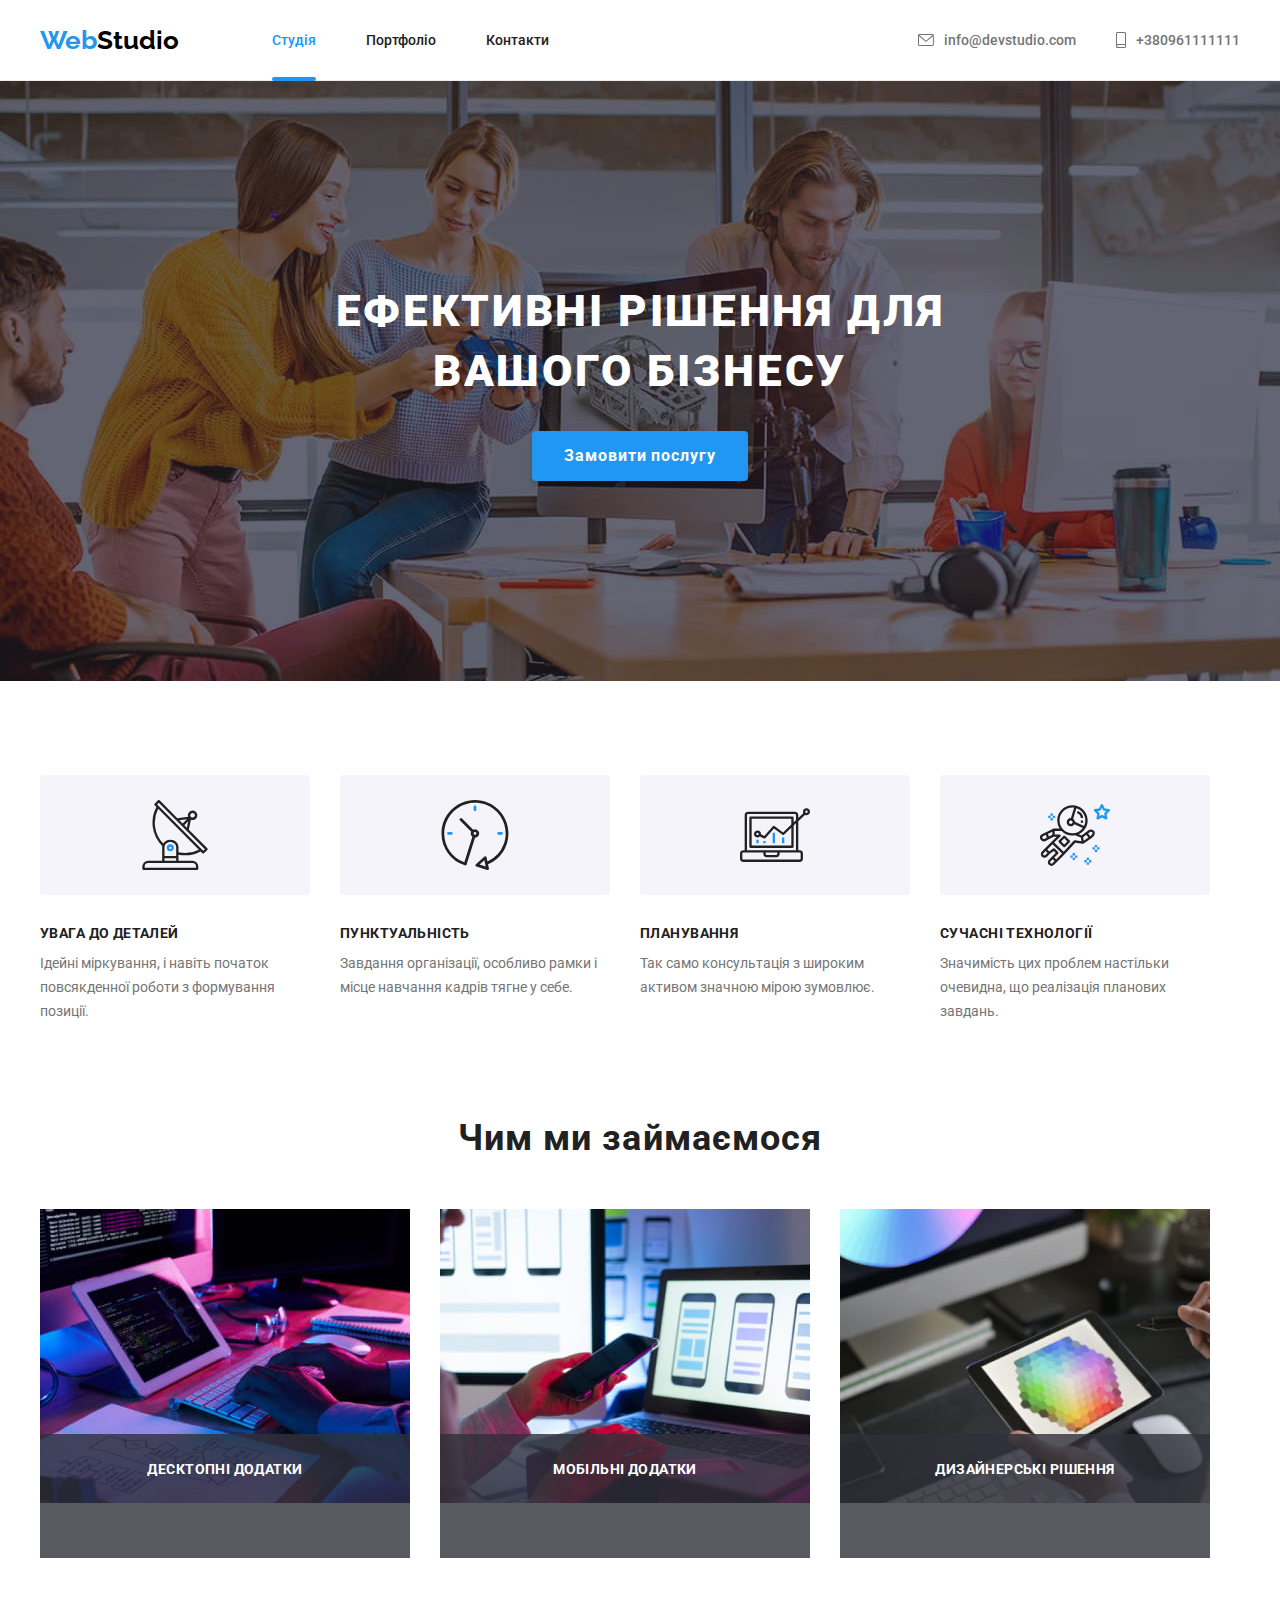
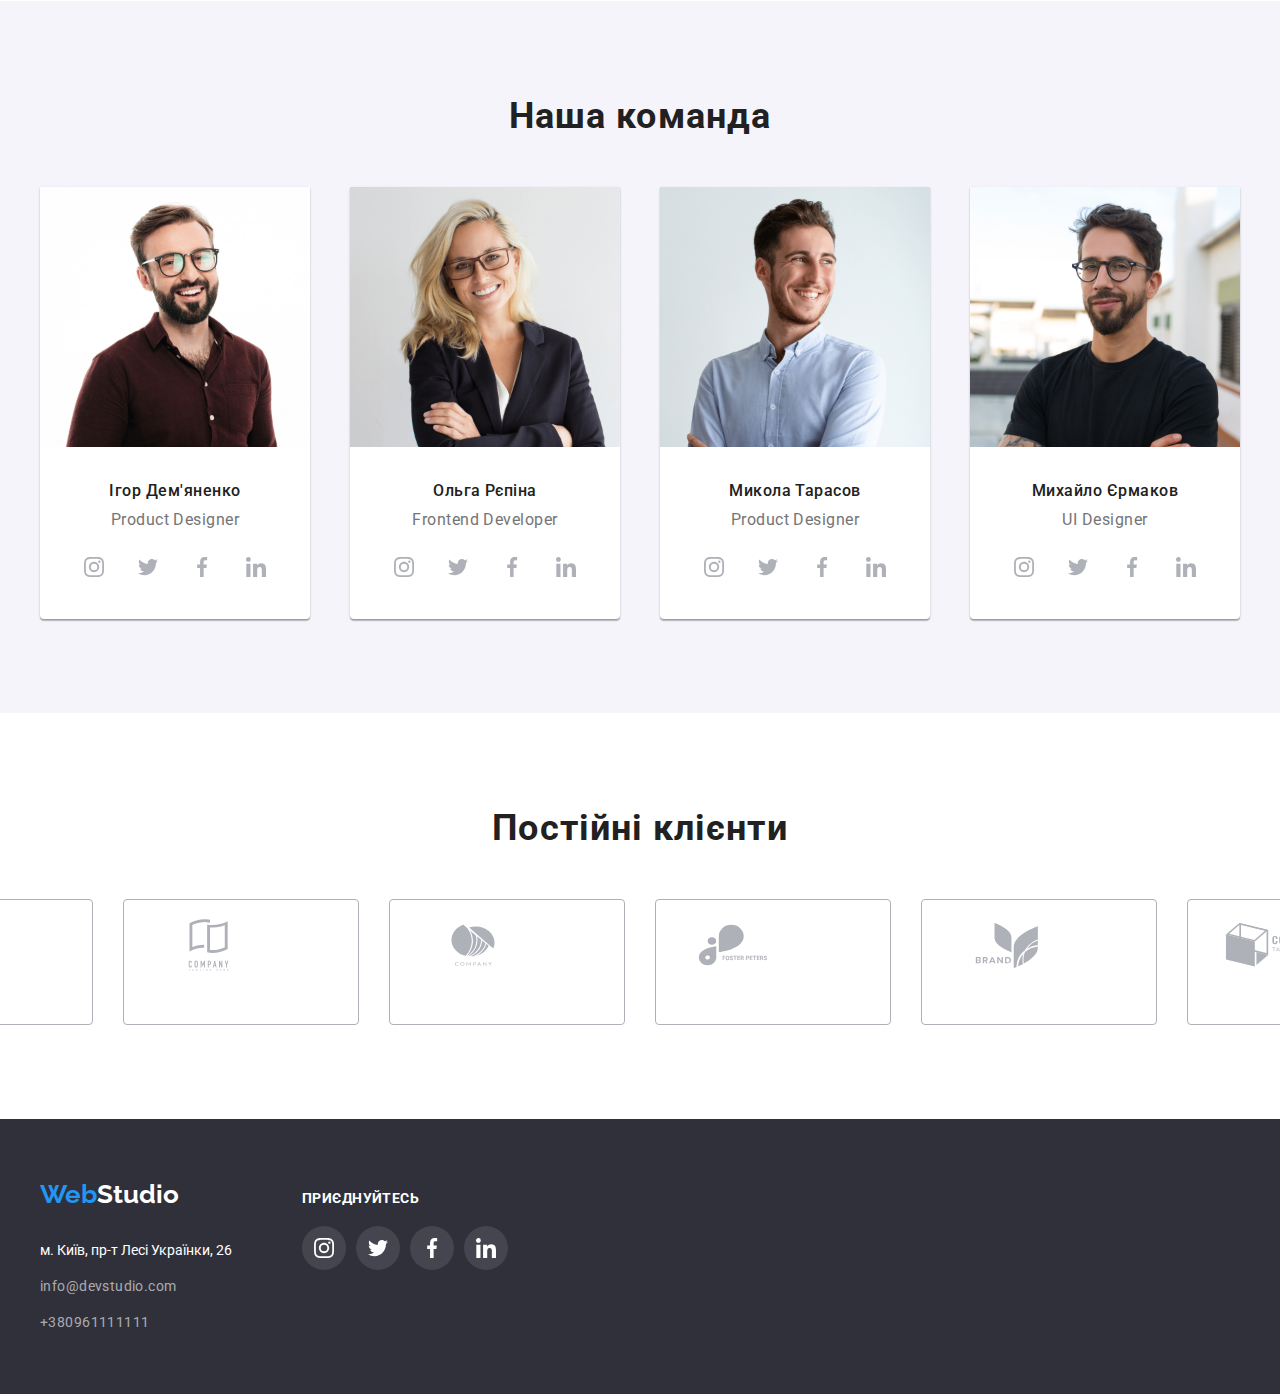
==== index.html @ ed599c43 "vhj" ====
<!DOCTYPE html>
<html lang="uk">
<head>
    
    <meta charset="UTF-8">
    <meta http-equiv="X-UA-Compatible" content="IE=edge">
    <meta name="viewport" content="width=device-width, initial-scale=1.0">
    <title>WebStudio</title>
    <link rel="stylesheet" href="https://cdnjs.cloudflare.com/ajax/libs/modern-normalize/1.1.0/modern-normalize.min.css"
        integrity="sha512-wpPYUAdjBVSE4KJnH1VR1HeZfpl1ub8YT/NKx4PuQ5NmX2tKuGu6U/JRp5y+Y8XG2tV+wKQpNHVUX03MfMFn9Q=="
        crossorigin="anonymous" referrerpolicy="no-referrer" />
    <link rel="stylesheet" href="./css/styles.css">
    <link rel="preconnect" href="https://fonts.googleapis.com">
    <link rel="preconnect" href="https://fonts.gstatic.com" crossorigin>
    <link href="https://fonts.googleapis.com/css2?family=Raleway:wght@700&family=Roboto:wght@400;500;700;900&display=swap"
        rel="stylesheet">
</head>
<body>
    <header class="header-main">
        <div class="container main-nav">
         <a class="header-logo-link" href="./index.html">
            <span class="header-logo-blue">Web</span><span class="header-logo-black">Studio</span>
        </a>
        <!--Fist navigation block-->
        <nav class="header-nav">
        <ul class="header-nav-list">
            <li class="header-navigation"><a class="header-nav-link current" href="#">Студія</a></li>
            <li class="header-navigation"><a class="header-nav-link" href="./portfolio.html">Портфоліо</a></li>
            <li class="header-navigation"><a class="header-nav-link" href="#">Контакти</a></li>   
        </ul>
        </nav>
        <ul class="contacts-list">
            <li class="contacts-item">
                <a 
                class="contacts-header-link" href="mailto:info@devstudio.com">info@devstudio.com 
                    <svg class="header-icon" width="16" height="12">
                        <use href="./images/icons.svg#icon-envelope">
                    </use>
                    </svg>
                </a>
            </li>
            <li class="contacts-item">
                <a  
                 class="contacts-header-link" href="tel:+380961111111"> +380961111111
                <svg  class="header-icon" width="10" height="16">
                    <use href="./images/icons.svg#icon-smartphone">
                    </use>
                </svg>
                 </a>
            </li>
         </ul>
        </div>
    </header>
    <main>
        <!--First hero title-->
        <section class="hero">
        <div class="container">
            <h1 class="hero-title">Ефективні рішення для <br> вашого бізнесу</h1>
            <button data-modal-open type="button" class="button"> Замовити послугу 
            </button>  
        </div>
        </section>
    
        <!--First section-->
        <section class="strength section">
            <div class="container">
            <ul class="strength-list">
            <!--Fist block-->
                <li class="strength-item">
                    <div class="strenght-icon">
                    <svg width="70"; height="70" >
                         <use href="./images/icons.svg#icon-antenna" > 
                         </use>
                    </svg>
                    </div>
                    <h3 class="strength-name"> УВАГА ДО ДЕТАЛЕЙ</h3>
                    <p class="strength-text">Ідейні міркування, і навіть початок повсякденної роботи з    формування позиції. </p>
                </li>
            <!--Second block-->
                <li class="strength-item">
                    <div class="strenght-icon">
                    <svg width="70"; height="70">
                        <use href="./images/icons.svg#icon-clock">
                        </use>
                    </svg>
                    </div>
                    <h3 class="strength-name">ПУНКТУАЛЬНІСТЬ</h3>
                    <p class="strength-text">Завдання організації, особливо рамки і місце навчання кадрів тягне у себе. </p>
                </li>
            <!--Third block-->
                <li class="strength-item">
                    <div class="strenght-icon">
                    <svg width="70"; height="70">
                        <use href="./images/icons.svg#icon-diagram">
                        </use>
                    </svg>
                    </div>
                    <h3 class="strength-name">ПЛАНУВАННЯ</h3>
                    <p class="strength-text">Так само консультація з широким активом значною мірою зумовлює. </p>
                </li>         
            <!--Fourth block-->
                <li class="strength-item">
                    <div class="strenght-icon">
                    <svg width="70"; height="70">
                        <use href="./images/icons.svg#icon-astronaut">
                        </use>
                    </svg>
                    </div>
                   <h3 class="strength-name">СУЧАСНІ ТЕХНОЛОГІЇ</h3>
                   <p class="strength-text">Значимість цих проблем настільки очевидна, що реалізація планових завдань. </p>
                </li>
            </ul>
            </div>
        </section>
        <!--Second section-->
        <section class="work section">
            <div class="container"> 
            <h2 class="work-title">Чим ми займаємося</h2>
            <ul class= "work-images">
                <li class="first-images">
                    <img src="./images/комп’ютер.jpg" alt="комп’ютер" width="370"/>
                    <h3 class="work-text"> Десктопні додатки </h3>
                </li>

                <li class="second-images">
                    <img src="./images/мобільні-шаблони.jpg" alt="мобільні шаблони" width="370"/>
                    <h3 class="work-text">Мобільні додатки</h3>           
                </li>
                <li class="third-images">
                    <img src="./images/планшет.jpg" alt="планшет" width="370"/>
                    <h3 class="work-text">Дизайнерські рішення</h3>
                </li>
            </ul>
            </div>
        </section>
        <!--Our team section-->
        <Section class="team section">
            <div class="container">
            <h2 class="team-title">Наша команда</h2>
            <ul class="team-list">
                <li class="team-member"> 
                    <img class="team-images" src="./images/ігор-дем'яненко.jpg" alt="ігор-Дем'яненко" width="270"/>
                    <div class="member-text">
                    <h3 class="team-name">Ігор Дем'яненко</h3>
                    <p class="team-text">Product Designer</p>
                    <ul class="team-icons-list">
                        <li class="social-icon">
                            <a href="" class="social-link">
                                <svg width="20" ; height="20">
                                    <use href="./images/icons.svg#icon-instagram">
                                    </use>
                                </svg>
                            </a>
                        </li>
                        <li class="social-icon">
                            <a href="" class="social-link">
                                <svg width="20" ; height="20">
                                    <use href="./images/icons.svg#icon-twitter">
                                    </use>
                                </svg>
                            </a>
                        </li>
                        <li class="social-icon">
                            <a href="" class="social-link">
                                <svg width="20" ; height="20">
                                    <use href="./images/icons.svg#icon-facebook">
                                    </use>
                                </svg>
                            </a>
                        </li>
                        <li class="social-icon">
                            <a href="" class="social-link">
                                <svg width="20" ; height="20">
                                    <use href="./images/icons.svg#icon-linkedin">
                                    </use>
                                </svg>
                            </a>
                        </li>
                    </ul>
                    </div>
                </li>
                <li class="team-member">
                    <img class="team-images" src="./images/ольга-рєпіна.jpg" alt="Ольга-Рєпіна" width="270"/>
                    <div class="member-text">
                    <h3 class="team-name">Ольга Рєпіна</h3>
                    <p class="team-text">Frontend Developer</p>
                    <ul class="team-icons-list">
                        <li class="social-icon">
                            <a href="" class="social-link">
                                <svg width="20" ; height="20">
                                    <use href="./images/icons.svg#icon-instagram">
                                    </use>
                                </svg>
                            </a>
                        </li>
                        <li class="social-icon">
                            <a href="" class="social-link">
                                <svg width="20" ; height="20">
                                    <use href="./images/icons.svg#icon-twitter">
                                    </use>
                                </svg>
                            </a>
                        </li>
                        <li class="social-icon" class="social-link">
                            <a href="" class="social-link">
                                <svg width="20" ; height="20">
                                    <use href="./images/icons.svg#icon-facebook">
                                    </use>
                                </svg>
                            </a>
                        </li>
                        <li class="social-icon">
                            <a href="" class="social-link">
                                <svg width="20" ; height="20">
                                    <use href="./images/icons.svg#icon-linkedin">
                                    </use>
                                </svg>
                            </a>
                        </li>
                    </ul>
                 </div>
                </li>
                <li class="team-member">
                    <div>
                    <img class="team-images"  src="./images/микола-тарасов.jpg" alt="Микола-Тарасов" width="270"/>
                    <div class="member-text">
                    <h3 class="team-name">Микола Тарасов</h3>
                    <p class="team-text">Product Designer</p>
                    <ul class="team-icons-list">
                        <li class="social-icon">
                            <a href="" class="social-link">
                                <svg width="20" ; height="20">
                                    <use href="./images/icons.svg#icon-instagram">
                                    </use>
                                </svg>
                            </a>
                        </li>
                        <li class="social-icon">
                            <a href="" class="social-link">
                                <svg width="20" ; height="20">
                                    <use href="./images/icons.svg#icon-twitter">

                                    </use>
                                </svg>
                            </a>
                        </li>
                        <li class="social-icon">
                            <a href="" class="social-link">
                                <svg width="20" ; height="20">
                                    <use href="./images/icons.svg#icon-facebook">
                                    </use>
                                </svg>
                            </a>
                        </li>
                        <li class="social-icon">
                            <a href="" class="social-link">
                                <svg width="20" ; height="20">
                                    <use href="./images/icons.svg#icon-linkedin">
                                    </use>
                                </svg>
                            </a>
                        </li>
                    </ul>
                    </div>
                </li>
                <li class="team-member">
                    <img  class="team-images" src="./images/mykhailo-ermakov.jpg" alt="Михайло-Єрмаков" width="270"/>
                    <div class="member-text">
                    <h3 class="team-name">Михайло Єрмаков</h3>
                    <p class="team-text">UI Designer</p>
                    
                    <ul class="team-icons-list">
                        <li class="social-icon">
                            <a href="" class="social-link">
                                <svg width="20" ; height="20">
                                    <use href="./images/icons.svg#icon-instagram">
                                    </use>
                                </svg>
                            </a>
                        </li>
                        <li class="social-icon">
                            <a href="" class="social-link">
                                <svg width="20" ; height="20">
                                    <use href="./images/icons.svg#icon-twitter">
                                    </use>
                                </svg>
                            </a>
                        </li>
                        <li class="social-icon">
                            <a href="" class="social-link">
                                <svg width="20" ; height="20">
                                    <use href="./images/icons.svg#icon-facebook">
                                    </use>
                                </svg>
                            </a>
                        </li>
                        <li class="social-icon">
                            <a href="" class="social-link">
                                <svg width="20" ; height="20">
                                    <use href="./images/icons.svg#icon-linkedin">
                                    </use>
                                </svg>
                            </a>
                        </li>
                    </ul>
                    </div>
                </li>
            </ul>
            </div>
        </Section>

        <section class="our-customer">
         <div class="container section">
         <h2 class="customer-title">Постійні клієнти</h2>
         <ul class="customer-list">
         <li class="customer-items"> 
            <a href="#" class="customer-link" > 
                  <svg class="customer-icon"
                  width="106" height="60">
                    <use href="./images/icons.svg#icon-Logo1">
                    </use>
                  </svg>
             </a>
            </li>
         <li class="customer-items"> 
            <a href="#" class="customer-link" >
                    <svg class="customer-icon" width="106" height="60" >
                        <use href="./images/icons.svg#icon-Logo2">
                        </use>
                    </svg>
            </a>
            </li>
        <li class="customer-items">
             <a href="#" class="customer-link">
                <svg class="customer-icon"  width="106" height="60">
                    <use href="./images/icons.svg#icon-Logo3">
                    </use>
                </svg>
            </a>
        </li>
        <li class="customer-items">
            <a href="#" class="customer-link">
                    <svg class="customer-icon" width="106" height="60">
                        <use href="./images/icons.svg#icon-Logo4">
                        </use>
                    </svg>
            </a>
        </li>
        <li class="customer-items"> 
            <a href="#" class="customer-link">
                    <svg class="customer-icon" width="106" height="60">
                        <use href="./images/icons.svg#icon-Logo5">
                        </use>
                    </svg>
                </a>
            </li>
        <li class="customer-items"> 
            <a href="#" class="customer-link">
                <svg class="customer-icon" width="106" height="60">
                    <use href="./images/icons.svg#icon-Logo6">
                    </use>
                </svg>
            </a>
        </li>
         </ul>
         </div>
        </section>
     </div>
    </main>
    <footer class="footer">
        <div class="container join-us-main">
        <div class="footer-address">
        <a class="header-footer-link" href="#">
            <span class="footer-logo-blue">Web</span><span class="footer-logo-white">Studio</span></a>
        <address>
            <ul class="footer-contacts">
                <li class="footer-link-address"><a class="footer-link-address" href="https://goo.gl/maps/a7DPcuxKDiNjd1c69" target="_blank"
                rel="noopener noreferrer nofollow">м. Київ, пр-т Лесі Українки, 26</a></li>
                <li class="footer-link"><a class="footer-link" href="mailto:info@devstudio.com">info@devstudio.com</a></li>
                <li class="footer-link"><a class="footer-link" href="tel:+380961111111">+380961111111</a></li>
            </ul>
        </address>
        </div>
        <div class="footer-social-links">
            <p class="social-text-title"> приєднуйтесь </p>

         <ul class="team-icons-list">
         <li class="social-icon">
              <a href="" class="social-link-footer">
                <svg width="20" ; height="20">
                <use href="./images/icons.svg#icon-instagram">
                </use>
                </svg>
               </a>
         </li>
          <li class="social-icon">
               <a href="" class="social-link-footer">
                <svg width="20" ; height="20">
                <use href="./images/icons.svg#icon-twitter">
                </use>
                </svg>
                </a>
          </li>
          <li class="social-icon">
                <a href="" class="social-link-footer">
                <svg width="20" ; height="20">
                <use href="./images/icons.svg#icon-facebook">
                </use>
                </svg>
                 </a>
          </li>
          <li class="social-icon">
                <a href="" class="social-link-footer">
                <svg width="20" ; height="20">
                <use href="./images/icons.svg#icon-linkedin">
                </use>
                </svg>
                </a>
            </li>
         </ul>
        </div>
        </div>
    </footer>
  <div class="backdrop is-hidden" data-modal>
     <div class="modal">
        <button data-modal-close class="modal-close-button">
              <svg  class="model-icon-image" width="18" ; height="18" xmlns="http://www.w3.org/2000/svg" width="18" height="18" fill="none">
              <path fill="#000"
              d="M15 4.108 13.892 3 9.5 7.392 5.108 3 4 4.108 8.392 8.5 4 12.892 5.108 14 9.5 9.608 13.892 14 15 12.892 10.608 8.5 15 4.108Z" />
              </svg>
        </button>

     <div class="modal-content">
        <h4 class="form-title">Залиште свої дані, ми вам передзвонимо</h4>
       <form action="">

       <form class="modal-form">

      <div class="main-form">
        <div class="form-colum">
        <label for="user-name" class="form-label"> Ім'я </label>
        <input  class="input" id="user-name" type="name" name="name" />
        </div>

        <div class="form-colum">
        <label for="user-phone" class="form-label"> Телефон </label>
        <input class="input" id="user-phone" type="user-phone" name="user-phone" />
        </div>

        <div class="form-colum">
        <label for="user-email" class="form-label"> Пошта </label>
        <input class="input" id="user-email" type="email" name="email" />
        </div>

        <div class="form-colum">
        <label for="text" class="form-label"> Коментар </label>
        <textarea name="feedback" id="text" cols="30" rows="8" input class="input-coment" id="text" type="text" name="feedback" placeholder="Введіть текст"/> 
        </textarea>
        </div>

      </div>

        <div class="checkbox-line">
        <input class="input-checkbox" type="checkbox"  name="agree" value="reading" />
        <label class="form-line" class="form-label"> <span class="text-before-agreement"> Погоджуюся з розсилкою та приймаю</span> <a  class="agreement-link" href="">
             Умови договору </a></label>
        </div>

        <div class="submit-button">
        <button type="submit" class="form-submit-button">Відправити</button>
        </div>
    </form>

</form>

</div>



     </div>
  </div>
<script src="./js/modal.js"></script>
</body>
</html>
---- css/styles.css ----
:root {
    --primary-text-color :#757575;
    --primary-title-color :#212121;
    --accent-color :#2F303A;
    --logo-text-blue :#2196F3;
    --logo-text-black :#000000;
    --link-active-color: #2196F3;
    --hero-title-color: #FFFFFF;
    --hero-background-color: #2F303A;
    --body-backgroud-color: #FFFFFF;
    --team-background-color:#F5F4FA;
    --footer-background-color: #2F303A;
    --icons-grey-regular: #AFB1B8; 
}

h1,
h2,
h3,
h4,
h5, 
h6,
p {
    margin: 0;
    padding: 0;
    
}
.img {
    display: block;
    max-width: 100%;
    height: auto;
}
.team-name, .strength-name {
    margin-bottom: 10px;
    margin-top: 0;
    margin-right: 0;
    margin-left: 0;
}
.html {
    box-sizing: border-box;
}
*,
*::before
*::after{
    box-sizing:inherit;
}

ul {
    margin: 0;
    padding: 0;
}

.section {
    padding-top: 94px;
    padding-bottom: 94px;
}

.container {
    width: 1200px;
    margin-left: auto;
    margin-right: auto;
    margin-top: 0%;
    margin-bottom: 0%;
    padding-left: 15px;
    padding-right: 15px;

}

body {
    margin: 0%;
    font-family: "Roboto", sans-serif;
    color: var(--accent-color);
    background-color: var(--body-backgroud-color);  
}
ul {
    list-style: none;
}
a {
    text-decoration: none;
}

/*logo styles*/

.header-nav {
}
.header-nav-list {
    display: flex;
    margin-left: 93px;
}
.header-logo-link {
    font-family: Raleway;
    font-weight: 700;
    font-size: 26px;
    line-height: calc(31 / 26);
}
.header-logo-blue {
    color: var(--logo-text-blue) }
.header-logo-black {
    color: var(--logo-text-black );
 }
/* main nav */
.main-nav {
    display: flex;
    align-items: center;
   
}
.header-main {
    border-bottom: 1px solid #ECECEC;
}

/* header styles  */
.header-page {
    display: flex;
}

.header-nav-link {
    position: relative;
    display: block;
    color: var(--primary-title-color);
    font-weight: 500;
    font-size: 14px;
    line-height: calc(16 / 14);
    padding-top: 32px;
    padding-bottom: 32px;
    transition-property: color;
    transition-duration: 250ms;
    transition-timing-function: cubic-bezier(0.4, 0, 0.2, 1);
}

.header-nav-link.current::after{
    position: absolute;
    top: 77px;
    left: 0;
    bottom: 0;
    content: "";
    display: block;
    width: 100%;
    height: 4px;
    background-color: #2196F3;
    border-radius: 2px;

}
 .header-navigation:last-child {
    margin-right: 0;
}
.header-navigation:not(:last-child) {
    margin-right: 50px;
}
 .header-nav-link:hover,
 .header-nav-link:focus,
 .header-nav-link:active {
     color: var(--link-active-color);
 }

 .contacts-header-link {
     display: flex;
     color: var(--primary-text-color);
     font-weight: 500;
     font-size: 14px;
     line-height: calc(16 / 14);
     padding-top: 32px;
     padding-bottom: 32px;
     flex-direction: row-reverse;
     align-items: center;
     fill: var(--primary-text-color);
     transition-property: color, fill;
     transition-duration: 250ms;
     transition-timing-function: cubic-bezier(0.4, 0, 0.2, 1);


 }
.contacts-list {
    display: flex;
    margin-left: auto;
}
.contacts-item:last-child {
    margin-right: 0;
}
.contacts-item:not(:last-child) {
    margin-right: 40px;
}

.header-icon {
    margin-right: 10px;
   
}





.contacts-items {
    font-style: normal;
    font-weight: 500;
    font-size: 14px;
    line-height: calc(16 / 14);
    letter-spacing: 0.02em;
}

.header-nav .header-nav-link.current {
    color: var(--link-active-color);
}

.contacts-header-link:hover,
.contacts-header-link:focus {
    color: var(--link-active-color);
    fill: var(--link-active-color);
}





/* Main, hero section- styles */
/* SECTION***HERO*** */

.hero {
    background-color: var(--hero-background-color);
    margin-bottom: 0;
    text-align: center;
    padding-top: 200px;
    padding-bottom: 200px;
    max-width: 1600px;
    background-size: cover;
    background-repeat: no-repeat;
    background-position-x: center;
    background-image: linear-gradient(     
         rgba(47, 48, 58, 0.4),     
         rgba(47, 48, 58, 0.4)         ), 
         url(../images/hero-bg.jpg);
    background-position: center;
}

.hero-title {
    color: var(--hero-title-color);
    font-weight: 900;
    font-size: 44px;
    line-height: calc( 60 / 44);
    text-align: center;
    letter-spacing: 0.06em;
    text-transform: uppercase;
    margin-top: 200;
    margin-bottom: 30px;
}

.button {
    display: inline-block;
    border-radius: 4px;
    font-family: "Roboto" ,sans-serif;
    color: var(--hero-title-color);
    background-color: var(--link-active-color);
    font-weight: 700;
    font-size: 16px;
    line-height: calc(30 / 16);
    cursor: pointer;
    letter-spacing: 0.06em;
    box-shadow: 0px 4px 4px rgba(0, 0, 0, 0.15);
    border: 0px solid transparent;
    min-width: 152px;
    text-align: center;
    padding-top: 10px;
    padding-bottom: 10px;
    padding-left: 24px;
    padding-right: 24px;
    width: 216px;
    height: 50px;
    
}


.button:hover {
    background: #188CE8;
    box-shadow: 0px 4px 4px rgba(0, 0, 0, 0.15);
    -webkit-border-radius: 4px;
    -moz-border-radius: 4px;
    -ms-border-radius: 4px;
    -o-border-radius: 4px;
}

/*strenght section styles*/

.strenght {
    padding-bottom: 0%;
}
.strenght .strenght-name {
    font-size: 14px;
    line-height: calc(16 / 14);
    letter-spacing: 0.03em;
    text-transform: uppercase;
}
.strength-text {
    width: 270px;
    font-size: 14px;
    line-height: calc(24 / 14);
}

/*h3 and text styles */
.strength-name, .team-name, .work-title, .team-title, .customer-title {
  color: var(--primary-title-color);
  
}

.strength-list {
    display: flex;
}

.strength-item:not(:last-child) {
   margin-right: 30px;
}
.strength-item:last-child {
    margin-right: 0;
}

 .strength-name {
  font-size: 14px;
  line-height: 16px; 
  letter-spacing: 0.03em;
}

.strength-text, .team-text {
    color: var(--primary-text-color);
}

.strenght-icon {
    display: flex;
    align-items: center;
    justify-content: center;
    width: 270px;
    height: 120px;
    background: #F5F4FA;
    border-radius: 4px;
    margin-bottom: 30px;
}

/* Work section */
 .work {
    padding-top: 0%;
}

.work-images {
    display: flex;
    margin-top: 0;
    margin-right: 0;
    margin-bottom: 0;
    margin-left: 0;
}
.first-images {
    position: relative;
    margin-right: 30px;
}
.second-images {
    position: relative;
    margin-right: 30px;
}
.third-images {
    position: relative;
    margin-right: 0;
}
.work-title, .team-title, .customer-title 
{
    font-size: 36px;
    line-height: calc(42 / 36);
    text-align: center;
    letter-spacing: 0.03em;
}
.work-title {
    margin-bottom: 50px;
}

.work-title {
    font-size: 36px;
    line-height: 42px;
}

.work-text {
    position: absolute;
    top: 225px;
    width: 370px;
    height: 70px;
    display: block;
    font-family: 'Roboto';
    font-weight: 700;
    font-size: 14px;
    text-align: center;
    line-height: calc(16 / 14);
    letter-spacing: 0.03em;
    text-transform: uppercase;
    color: #FFFFFF;
    background: rgba(47, 48, 58, 0.8);
    padding-top: 27px;
    padding-bottom: 27px;
    
}
/*team section styles*/

.team-list {
    display: flex;
    flex-direction: row;
    justify-content: space-between;
}

.team-member {
    background-color: var(--body-backgroud-color);
    margin-right: 30px;
    box-shadow: 0px 1px 3px rgba(0, 0, 0, 0.12),
            0px 1px 1px rgba(0, 0, 0, 0.14),
            0px 2px 1px rgba(0, 0, 0, 0.2);
    border-radius: 0px 0px 4px 4px;
}


.team-member:last-child {
    margin-right: 0;
}

.team {
    background-color: var(--team-background-color);
   
}
.team-title {
    margin-bottom: 50px;
}
.team-images {
    width: 270px;
    height: 260px;
}
.team-name {
    font-weight: 500;
    font-size: 16px;
    line-height: calc(19 / 16);
    text-align: center;
    letter-spacing: 0.03em;

}

.team-text {
    font-size: 16px;
    line-height: calc(19 / 16);
    text-align: center;
    letter-spacing: 0.03em;
    margin-bottom: 16px;
}
.member-text {
    padding-top: 30px;
    padding-bottom: 30px;
}

.team-icons-list {
    display: flex;
    justify-content: center;
    gap: 10px;
    padding-bottom: 30px;
}
.team-block {
    padding-top: 30px;
    padding-bottom: 30px;
}



/*Customer section*/

.customer-title {
    margin-bottom: 50px;
}
.customer-list {
    display: flex;
    justify-content: center;
    gap: 30px;
}
.customer-items {
 
}

.customer-link {
     border: 1px solid #AFB1B8;
     border-radius: 4px;
     width: 170px;
     height: 92px;
     padding: 16px 32px 16px 32px;
     cursor: pointer;
     fill: #AFB1B8;
     border-color: #AFB1B8;
     transition-property: fill, border-color;
     transition-duration: 250ms;
     transition-timing-function: cubic-bezier(0.4, 0, 0.2, 1);
}
.customer-link:hover,
.customer-link:focus {
    fill: var(--link-active-color);
    border-color: var(--link-active-color);
}

.customer-link {
    display: flex;
}
.social-icon {
    
    border-radius: 100%;
    fill: var(--icons-grey-regular)
}
.social-link {
    display: flex;
    justify-content: center;
    align-items: center;
    width: 44px;
    height: 44px;
    fill: var(--icons-grey-regular);
    border-radius: 100%;
    background: rgba(255, 255, 255, 0.1);
    -webkit-border-radius: 100%;
    -moz-border-radius: 100%;
    -ms-border-radius: 100%;
    -o-border-radius: 100%;
    transition-property: background, fill;
    transition-duration: 250ms;
    transition-timing-function: cubic-bezier(0.4, 0, 0.2, 1);
}
.social-link:hover, 
.social-link:focus {
    fill: white;
    background-color: #2196F3;
    
}




/* footer container */
.footer {
    padding-top: 60px;
    padding-bottom: 60px;
}

/* footer section styles  */
.footer {
    background-color: var(--footer-background-color);
    
}
.footer-logo-blue {
    color: var(--logo-text-blue)
}
.footer-logo-white {
    color: #FFFFFF;
}
.footer-logo-blue, .footer-logo-white{
    font-family: Raleway;
    font-weight: 700;
    font-size: 26px;
    line-height: calc(31 / 26);
}

.footer-link-address {
    color: #FFFFFF;
    font-style: normal;
    font-weight: 400;
    font-size: 14px;
    line-height:calc(24 / 14);
    transition-property: color;
    transition-duration: 250ms;
    transition-timing-function: cubic-bezier(0.4, 0, 0.2, 1);
    }
.footer-link {
    font-style: normal;
    color: rgba(255, 255, 255, 0.6);
    font-weight: 400;
    font-size: 14px;
    line-height: calc(24 / 14);
    letter-spacing: 0.03em;
    transition-property: color;
    transition-duration: 250ms;
    transition-timing-function:cubic-bezier(0.4, 0, 0.2, 1) ;
}
.footer-link:hover,
.footer-link:focus {
    color: #2196F3;
}

.footer-link-address:hover,
.footer-link-address:focus {
    color: #2196F3;
}
.footer-link-address {
    margin-bottom: 12px;
}


.footer-link:not(:last-child){
   margin-bottom: 12px;
}
.footer-link:last-child {
    margin-bottom: 0;
}
.footer-contacts {
    margin-top: 28px;
}

.social-text-title {
    color: #EEEEEE;
}
.footer-address {
    margin-right: 70px;
}
.social-text-title{
    font-weight: 700;
    font-size: 14px;
    line-height: 16px;
    letter-spacing: 0.03em;
    text-transform: uppercase;
    color: var(--hero-title-color);
    margin-bottom: 20px;
}
.footer-social-links {
    display: flex;
    flex-direction: column;
}

.join-us-main {
    display: flex;
    align-items: baseline;
}
.team-icons-list {
    padding-bottom: 0;
}

.social-link-footer {
    display: flex;
    justify-content: center;
    align-items: center;
    width: 44px;
    height: 44px;
    fill: var(--body-backgroud-color);
    border-radius: 100%;
    background: rgba(255, 255, 255, 0.1);
    -webkit-border-radius: 100%;
    -moz-border-radius: 100%;
    -ms-border-radius: 100%;
    -o-border-radius: 100%;
    transition-property: background, fill;
    transition-duration: 250ms;
    transition-timing-function: cubic-bezier(0.4, 0, 0.2, 1);
}
 .social-link-footer:hover,
 .social-link-footer:focus {
    fill: white;
    background-color: #2196F3;
}


/* MODAL WINDOW */

.backdrop.is-hidden {
    visibility: hidden;
    opacity: 0;
    pointer-events: none;
    transition: visibility, opacity, background-color;
    transition-duration: 450ms;
    transition-timing-function: cubic-bezier(0.4, 0, 0.2, 1);
}

.backdrop {
    transition: visibility, opacity, background-color;
    transition-duration: 450ms;
    transition-timing-function:cubic-bezier(0.4, 0, 0.2, 1);
    width: 100%;
    height: 100%;
    top: 0;
    background-color: rgba(0, 0, 0, 0.2);
    position: fixed;
}


.modal {
    position: relative;
    top: 50%;
    left: 50%;
    transform: translate(-50%, -50%);
    width: 528px;
    height: 581px;
    background-color: var(--body-backgroud-color);
    box-shadow: 0px 1px 3px rgba(0, 0, 0, 0.12), 0px 1px 1px rgba(0, 0, 0, 0.14), 0px 2px 1px rgba(0, 0, 0, 0.2);
    border-radius: 4px;
    -webkit-transform: translate(-50%, -50%);
    -moz-transform: translate(-50%, -50%);
    -ms-transform: translate(-50%, -50%);
    -o-transform: translate(-50%, -50%);
    transition-property: background-color, transform, position;
    transition-duration: 1250ms;
    transition-timing-function: cubic-bezier(0.4, 0, 0.2, 1);

}
.modal::after{
background: rgba(0, 0, 0, 0.2);
}

.modal-close-button {
   position: absolute;
   box-sizing: border-box;
   width: 30px;
   height: 30px;
   background: #FFFFFF;
   border: 1px solid rgba(0, 0, 0, 0.1);
   border-radius: 100%;
   padding: 0%;
   margin-top: 8px;
   margin-right: 8px;
   margin-bottom: 8px;
   margin-left: 490px;
   align-items: center;
   -webkit-border-radius: 100%;
   -moz-border-radius: 100%;
   -ms-border-radius: 100%;
   -o-border-radius: 100%;
}

/**   Modal window form styles  **/

.form-title {
    font-weight: 700;
    font-size: 20px;
    line-height: calc(23 / 20);
    text-align: center;
    letter-spacing: 0.03em;
    color: #212121;
    padding-top: 40px;
    padding-bottom: 12px;
    padding-left: 41px;
    padding-right: 39px;
    
}



.form-colum {
    display: flex;
    flex-direction: column;
    margin-bottom: 10px;
}

.form-line{

}
.form {
 margin-right: 0;
 margin-left: 0;
}

.main-form {

    padding-top: 12px;
    padding-bottom: 20px;
    padding-left: 41px;
    padding-right: 39px;
    margin-right: 0;
    margin-left: 0;
    box-sizing: none;
}

.textarea {
    resize: none;
}

.checkbox-line {
padding-top: 0;
padding-left: 54px;
padding-right: 51px;
padding-bottom: 0;
text-align: center;

}
.form-submit-button {

    text-align: center;
    font-family: 'Roboto';
    font-style: normal;
    font-weight: 700;
    font-size: 16px;
    line-height: 30px;

    display: flex;
    align-items: center;
    letter-spacing: 0.06em;

    color: #FFFFFF;

    width: 200px;
    height: 50px;
    left: 700px;
    top: 713px;
    
    background: #188CE8;
    box-shadow: 0px 4px 4px rgba(0, 0, 0, 0.15);
    border-radius: 4px;
    border: 0;
            
    padding-top: 10px;
    padding-bottom: 10px;
    padding-left: 52px;
    padding-right: 52px;
    margin-top: 30px;
    margin-bottom: 40px;
    margin-left: 165px;
    margin-right: 163px ;

}

.submit-button {

}



.agreement-link {
    color: #188CE8;
    letter-spacing: 0.03em;
    text-decoration-line: underline;
}
.agreement-link .text-before-agreement{
    font-size: 14px;
    line-height: 24px;
}

.text-before-agreement {
    color: #757575;
}
.input-checkbox{
    color: #212121;
}

.input-checkbox:hover, 
.input-checkbox:focus {
    background: #2196F3;
    
}

.input {
    border: 1px solid rgba(33, 33, 33, 0.2);
    border-radius: 4px;
    width: 448px;
    height: 40px;
}
.input-coment {
    width: 448px;
    height: 120px;
    
    border: 1px solid rgba(33, 33, 33, 0.2);
    border-radius: 4px;
}
/**** Porfolio Styles ****/
.header-nav-link .header-nav-link.current
{
    color: var(--link-active-color);
}

/* Main styles */

.portfolio-main {
    width: width: 1177.95px;

}

.portfolio {
    display: block;
    display: flex;
    justify-content:center;
    margin-bottom: 50px;
}
.portfolio-item:not(:last-child){
    margin-right: 8px;
}
.portfolio-item:last-child {
    margin-right: 0;
}

.portfolio-button {
    display: inline-block;
    font-family: "Roboto", sans-serif;
    color: #212121;
    background-color:#F5F4FA ;
    cursor: pointer;
    font-weight: 500;
    font-size: 16px;
    line-height: calc(26 / 16);
    letter-spacing: 0.03em;
    border-radius: 4px;
    border: 0px solid transparent;
    min-width: 23px;
    padding-top: 6px;
    padding-bottom: 6px;
    padding-right: 22px;
    padding-left: 22px;
    margin: 0;
    transition-property:color, background-color;
    transition-duration: 250ms;
    transition-timing-function: cubic-bezier(0.4, 0, 0.2, 1);
}



.portfolio-button:hover,
.portfolio-button:focus,
.portfolio-button:active {
    color: #FFFFFF;
    background-color: var(--link-active-color);
    filter: drop-shadow(0px 4px 4px rgba(0, 0, 0, 0.25));
    -webkit-filter: drop-shadow(0px 4px 4px rgba(0, 0, 0, 0.25));
}

/* Projects styles */

.list-text {
    padding-top: 20px;
    padding-bottom: 20px;
    padding-right: 24px;
    padding-left: 24px;
}
.project-images {
    width: 370px;
    height: 294px;
}
.project-title {
    color: var(--primary-title-color);
    font-size: 18px;
    line-height: calc(36 / 18);
    letter-spacing: 0.06em;
    margin-bottom: 4px;

}
.project-text {
    color: var(--primary-text-color);
    font-size: 16px;
    line-height: calc(30 / 16);
    letter-spacing: 0.03em;
   
}
.projects {
    display: flex;
    flex-wrap: wrap;
    gap: 26px;

}
.project {
    width: 370px;
    border: 1px solid #EEEEEE;
}
.project-list {
    position: relative;
    box-shadow: none;
    transition-property: box-shadow;
    transition-duration: 250ms;
    transition-timing-function: cubic-bezier(0.4, 0, 0.2, 1);
    border: 1px solid #EEEEEE;
}

 .project-list:hover,
 .project-list:focus
 .project-list:active {
    box-shadow: 0px 1px 1px rgba(0, 0, 0, 0.12), 0px 4px 4px rgba(0, 0, 0, 0.06), 1px 4px 6px rgba(0, 0, 0, 0.16);

    }

.project:nth-child(3n) {
margin-right: 0;
}

.thumb-cardset {
    position: relative;
    overflow: hidden;
}
.gallery-link:hover,
.gallery-link:focus {


}

.thumb-cardset {
    position: relative;
    overflow: hidden;
}

.overlay {
    display: inline-block;
    position: absolute;
    top: 0;
    left: 0;
    width: 100%;
    height: 100%;
    transform: translateY(101%);
    transition: transform 250ms cubic-bezier(0.4, 0, 0.2, 1);
    background: rgba(33, 150, 243, 0.9);
    font-size: 18px;
    line-height: 28px;
    letter-spacing: 0.03em;
    color: #FFFFFF;
    
}

.text-overlay {
    position: absolute;
    width: 100%;
    height: 100%;
    padding: 63px 24px;
    font-size: 18px;
    line-height: calc(28 / 18);
    color: var(--main-white-color-h);
}

.gallery-link:hover .overlay {
    transform: translateY(0%);
}

.gallery-link:focus .overlay {
    transform: translateY(0%);
}
.desciption-under {
    padding-top: 20px;
    padding-bottom: 20px;
    padding-left: 24px;
    padding-right: 24px;
}
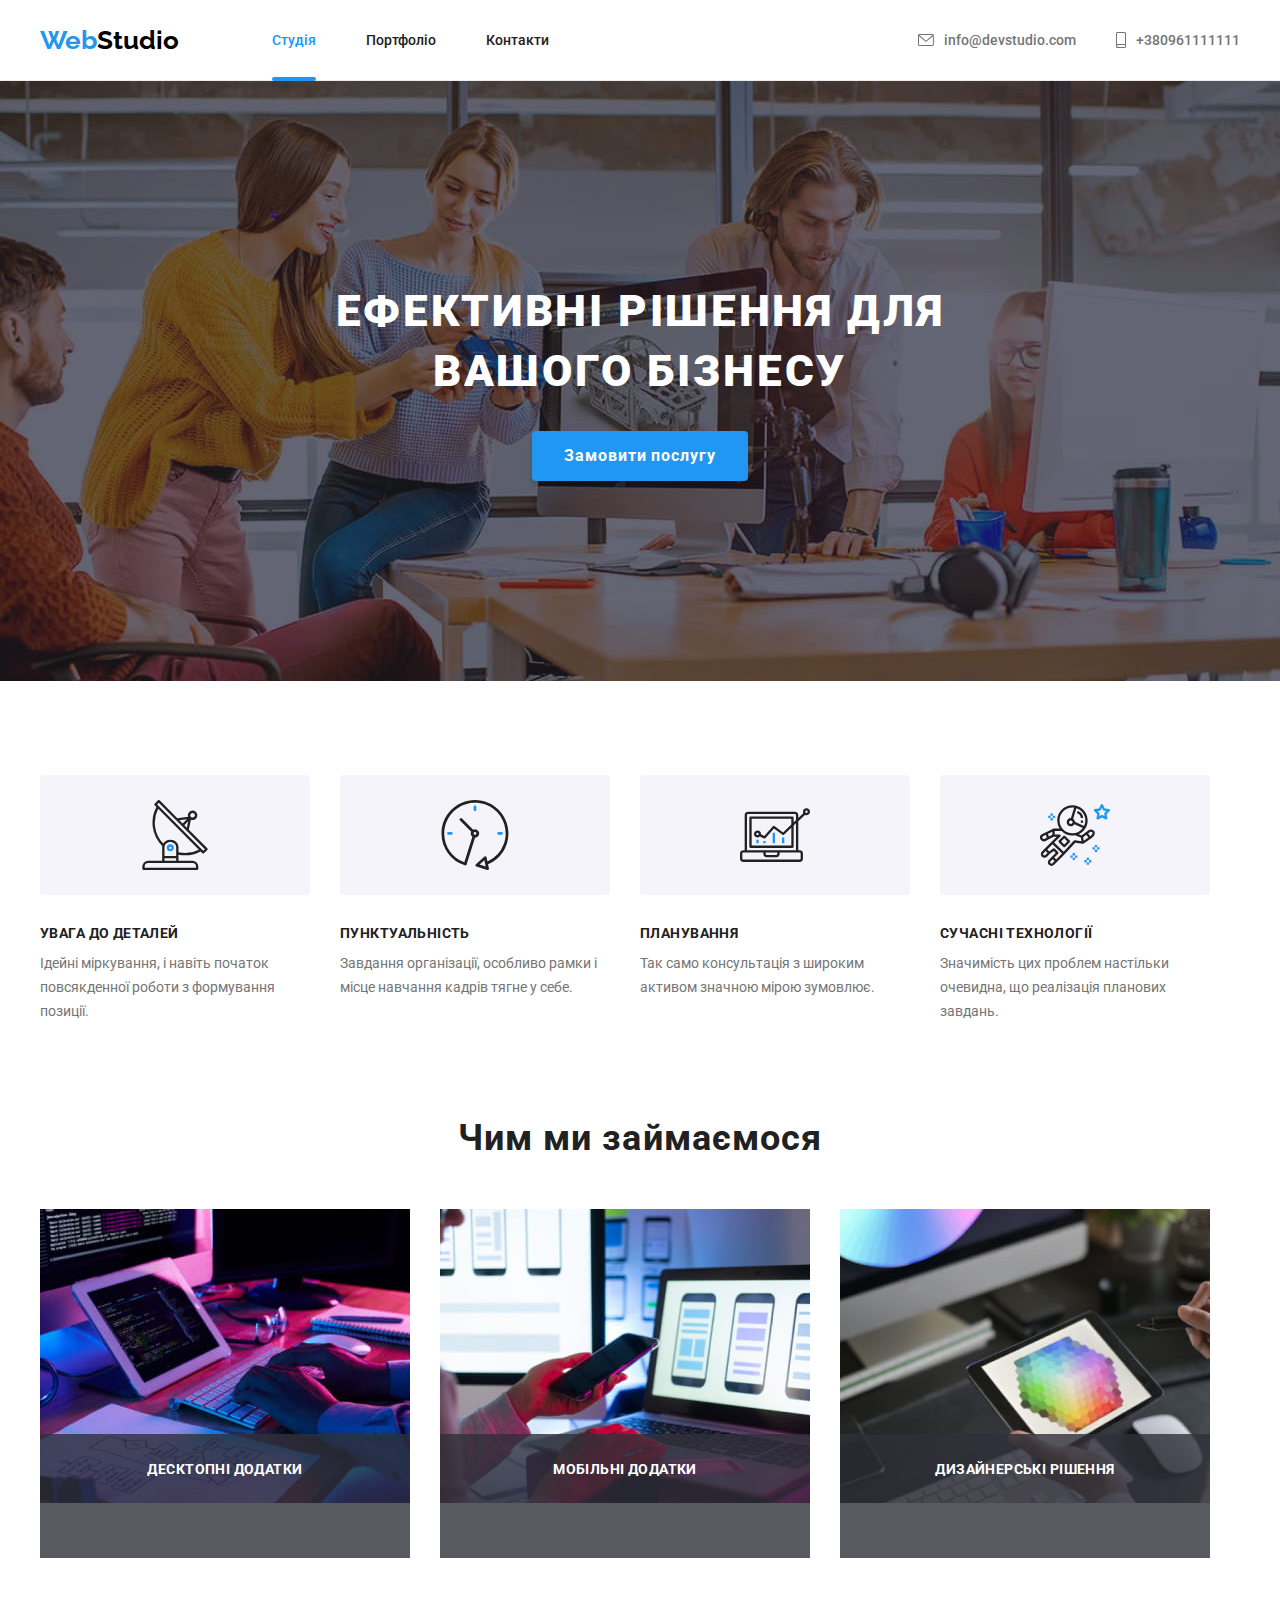
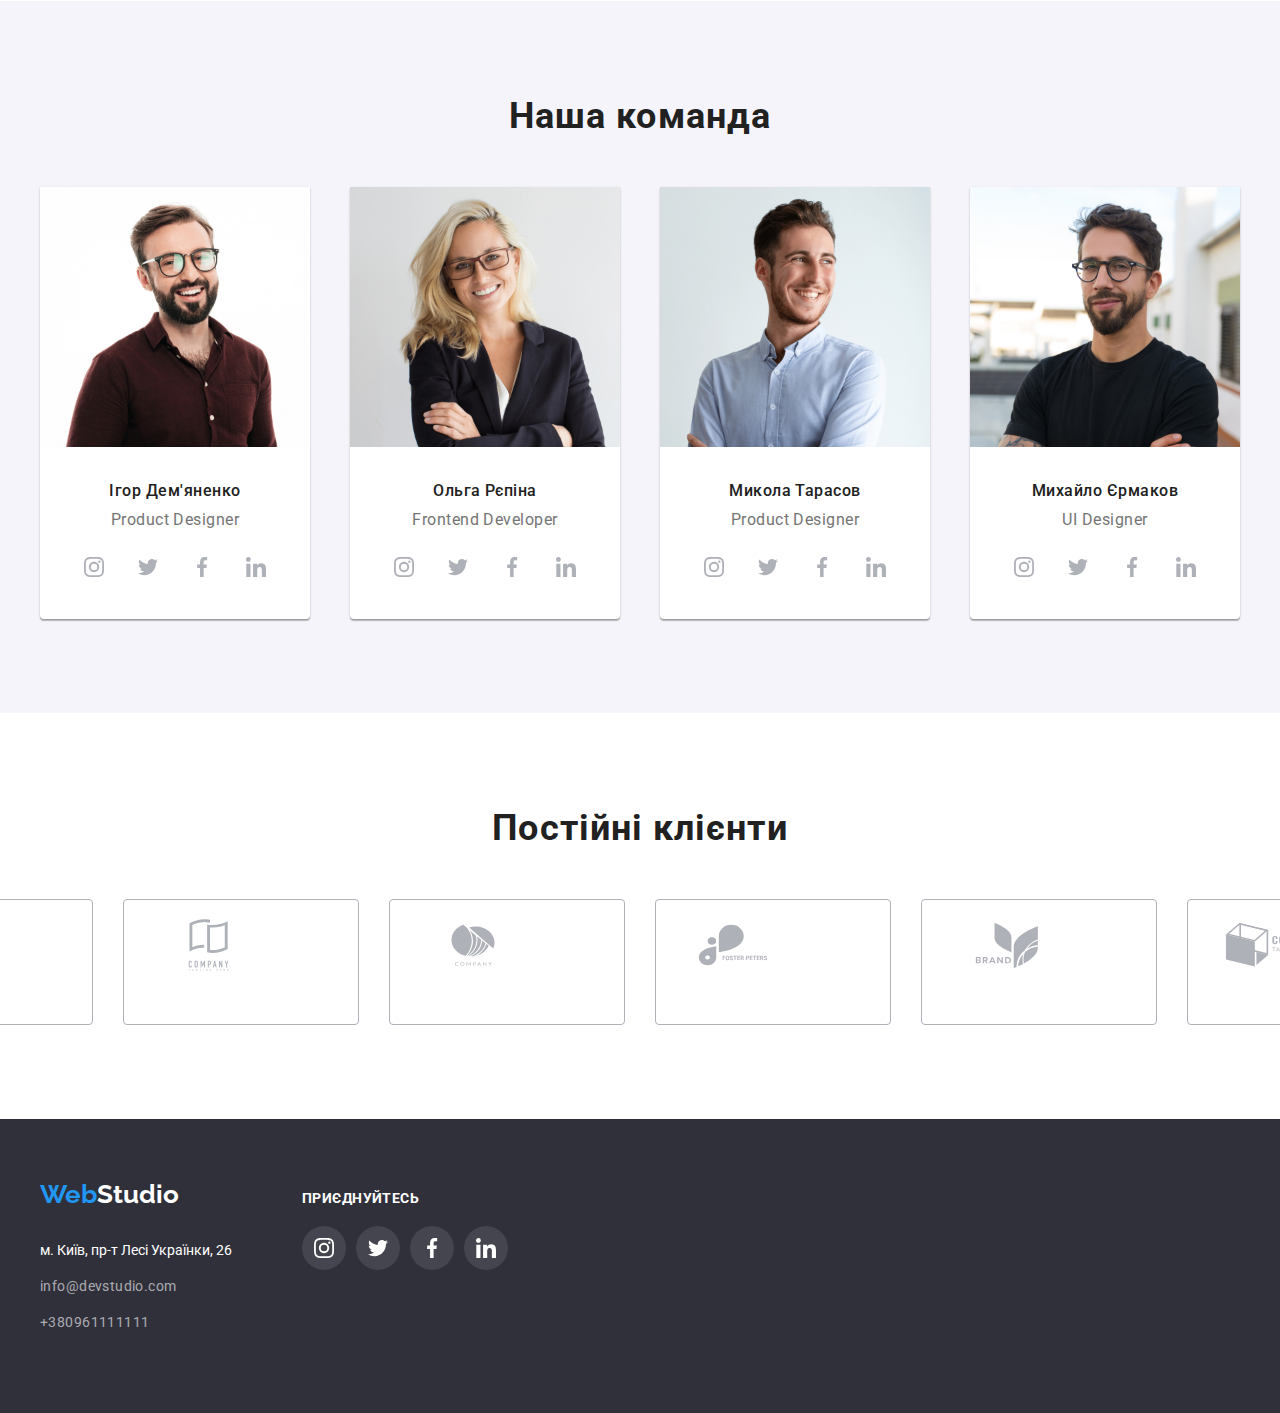
==== commit d7f7026d: "dwlm" ====
--- a/index.html
+++ b/index.html
@@ -420,6 +420,21 @@
          </ul>
         </div>
         </div>
+    
+
+        <div class="container subscription">
+            <p class="subsccription-title"> Підпишіться на розсилку </p>
+            <ul>
+                <li>
+
+                </li>
+                <li>
+
+                </li>
+            </ul>
+
+
+        </div>
     </footer>
   <div class="backdrop is-hidden" data-modal>
      <div class="modal">
@@ -462,7 +477,7 @@
 
         <div class="checkbox-line">
         <input class="input-checkbox" type="checkbox"  name="agree" value="reading" />
-        <label class="form-line" class="form-label"> <span class="text-before-agreement"> Погоджуюся з розсилкою та приймаю</span> <a  class="agreement-link" href="">
+        <label class="form-label"> <span class="text-before-agreement"> Погоджуюся з розсилкою та приймаю</span> <a  class="agreement-link" href="">
              Умови договору </a></label>
         </div>
 
--- a/css/styles.css
+++ b/css/styles.css
@@ -646,6 +646,13 @@
     background-color: #2196F3;
 }
 
+/* Subscription  container */
+
+.subscription {
+    display: flex;
+    align-items: baseline;
+}
+
 
 /* MODAL WINDOW */
 
@@ -735,19 +742,33 @@
     display: flex;
     flex-direction: column;
     margin-bottom: 10px;
-}
-
-.form-line{
-
-}
+
+}
+
+.form-colum .input::placeholder {
+    width: 416px;
+    height: 96px;
+    font-size: 12px;
+    line-height: 14px;
+    letter-spacing: 0.01em;
+    color: rgba(117, 117, 117, 0.5);
+
+}
+
 .form {
  margin-right: 0;
  margin-left: 0;
 }
+.form-label {
+    line-height: 14px;
+    letter-spacing: 0.01em;
+    color: #757575;
+    padding-bottom: 4px;
+}
 
 .main-form {
 
-    padding-top: 12px;
+    padding-top: 0px;
     padding-bottom: 20px;
     padding-left: 41px;
     padding-right: 39px;
@@ -804,12 +825,6 @@
 
 }
 
-.submit-button {
-
-}
-
-
-
 .agreement-link {
     color: #188CE8;
     letter-spacing: 0.03em;
@@ -823,14 +838,10 @@
 .text-before-agreement {
     color: #757575;
 }
-.input-checkbox{
-    color: #212121;
-}
-
-.input-checkbox:hover, 
-.input-checkbox:focus {
-    background: #2196F3;
-    
+
+.input-checkbox input [type="checkbox"]{
+    width: 16px;
+    height: 15px;
 }
 
 .input {
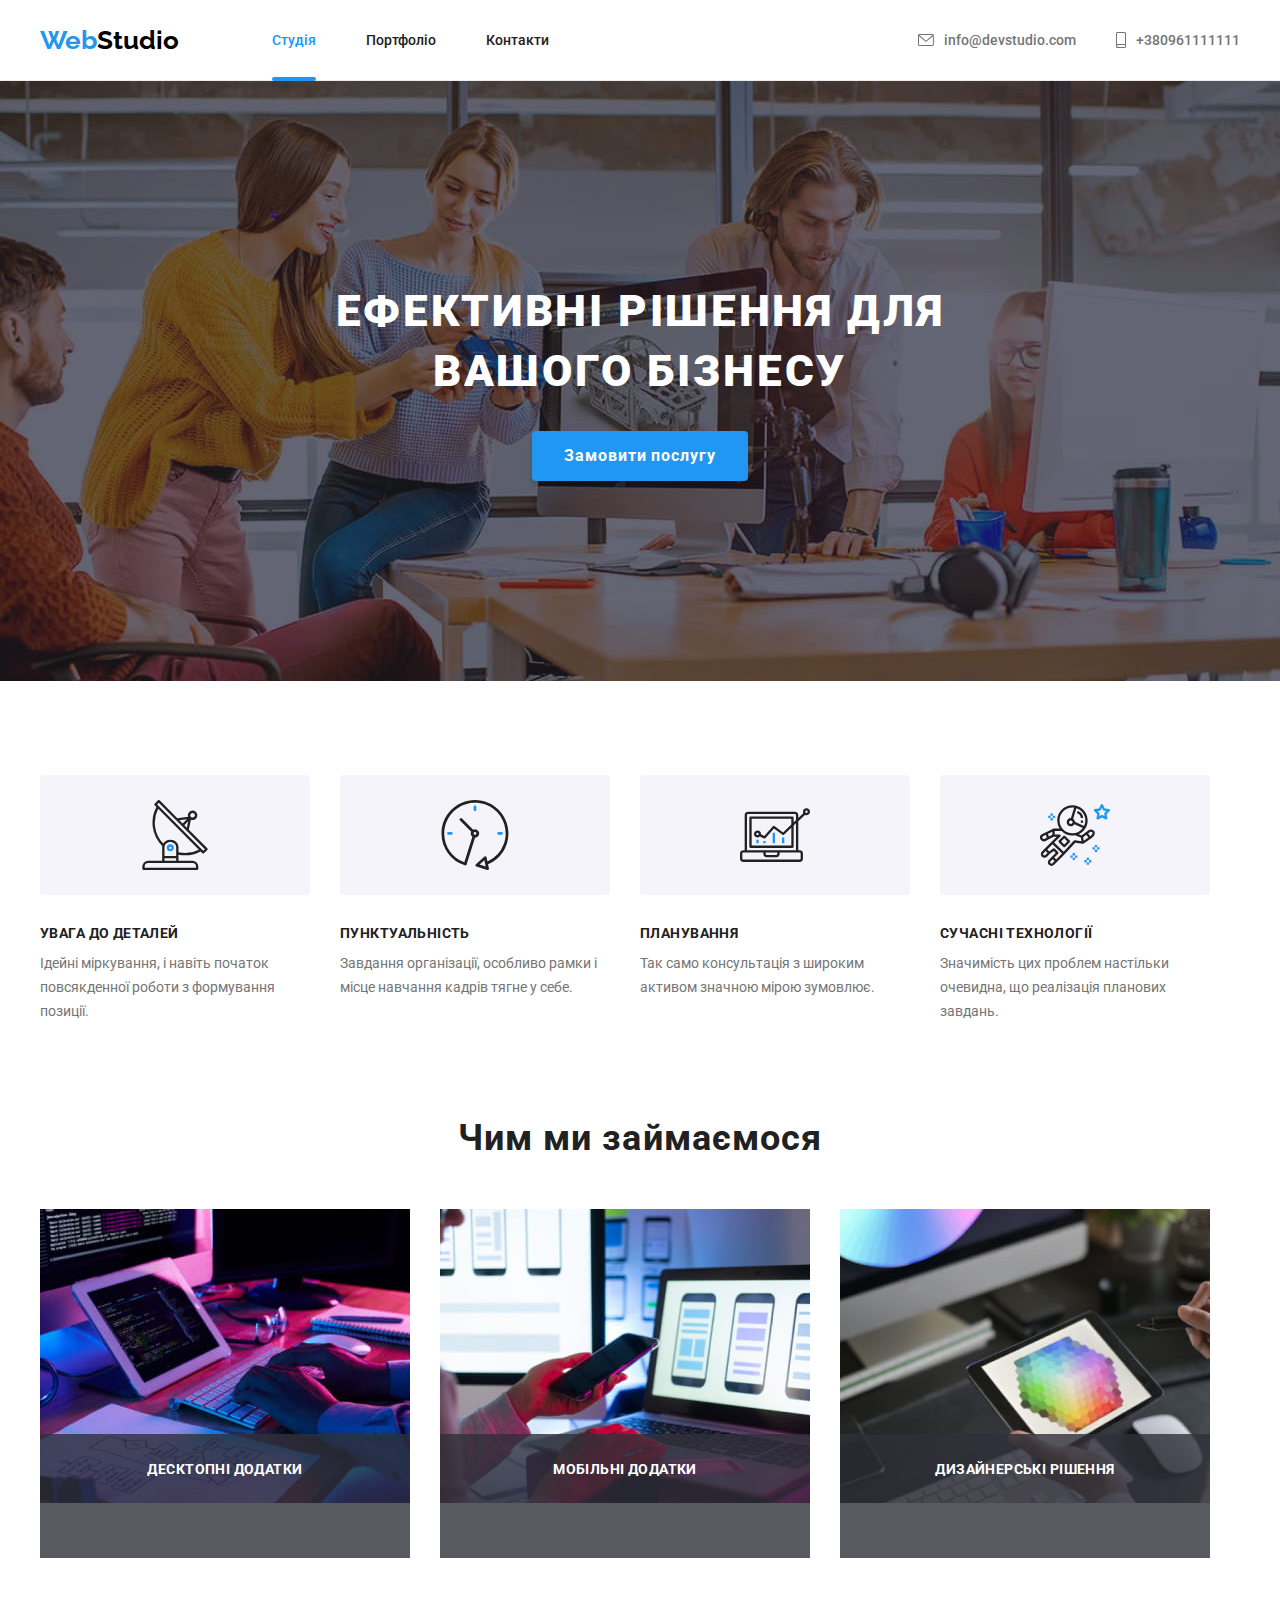
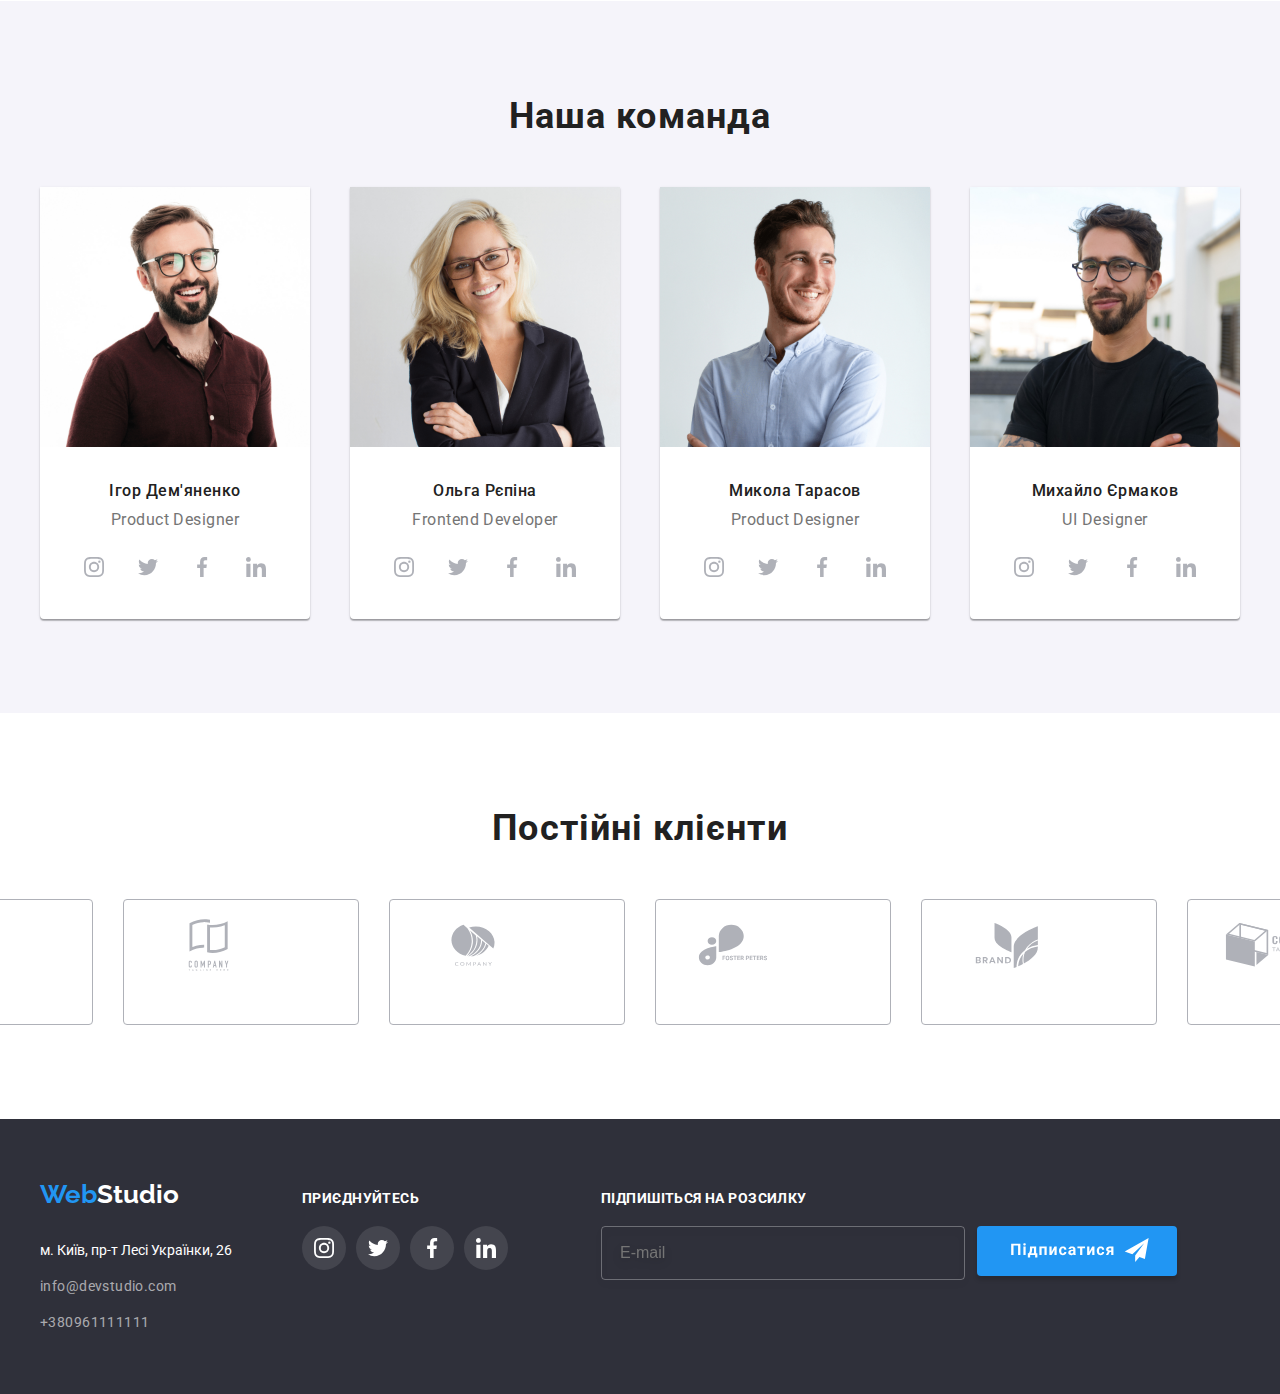
==== commit df47d320: "ghbre" ====
--- a/index.html
+++ b/index.html
@@ -419,22 +419,28 @@
             </li>
          </ul>
         </div>
+
+
+                <div class="subscription">
+                    <h4 class="subscription__title">Підпишіться на розсилку</h4>
+                   
+                    <form action="" class="subscription-form">
+                        
+                        <input type="text" class="input-subscription" placeholder="E-mail">
+                        <button class="subscription-button">
+                            <svg class="subscription-icon-button">
+                                <use href="./images/icons.svg#subscription-icon"></use>
+                            </svg>
+
+                        </button>
+                    </form>
+                
+                
+                </div>
+
         </div>
     
 
-        <div class="container subscription">
-            <p class="subsccription-title"> Підпишіться на розсилку </p>
-            <ul>
-                <li>
-
-                </li>
-                <li>
-
-                </li>
-            </ul>
-
-
-        </div>
     </footer>
   <div class="backdrop is-hidden" data-modal>
      <div class="modal">
@@ -465,6 +471,7 @@
         <div class="form-colum">
         <label for="user-email" class="form-label"> Пошта </label>
         <input class="input" id="user-email" type="email" name="email" />
+
         </div>
 
         <div class="form-colum">
--- a/css/styles.css
+++ b/css/styles.css
@@ -649,10 +649,68 @@
 /* Subscription  container */
 
 .subscription {
+    margin-left: 93px;
     display: flex;
     align-items: baseline;
-}
-
+    flex-direction: column;
+}
+
+.subscription__title{
+    margin-bottom: 20px;
+    font-weight: 700;
+    font-size: 14px;
+    line-height: 16px;
+    letter-spacing: 0.03em;
+    text-transform: uppercase;
+    color: var(--body-backgroud-color);
+}
+
+.subscription-form {
+    display: flex;
+}
+
+.input-subscription {
+    width: 358px;
+    height: 50px;
+    border: 1px solid rgba(255, 255, 255, 0.3);
+    filter: drop-shadow(0px 4px 4px rgba(0, 0, 0, 0.15));
+    border-radius: 4px;
+    background-color: transparent;
+    -webkit-filter: drop-shadow(0px 4px 4px rgba(0, 0, 0, 0.15));
+}
+
+.input-subscription::placeholder{
+    padding-left: 16px;
+    padding-top: 15px;
+    padding-bottom: 15px;
+    font-size: 16px;
+    line-height: 20px;
+}
+.subscription-button {
+    
+    width: 200px;
+    height: 50px;
+    background: #2196F3;
+    box-shadow: 0px 4px 4px rgba(0, 0, 0, 0.15);
+    border-radius: 4px;
+    margin-left: 12px;
+    margin-bottom: 0;
+    margin-right: 0;
+    border-color:transparent ;
+    transition-property:background ;
+    transition-duration: 250ms;
+    transition-timing-function: cubic-bezier(0.4, 0, 0.2, 1);
+}
+.subscription-button:hover,
+.subscription-button:focus {
+    background: #188CE8;
+    box-shadow: 0px 4px 4px rgba(0, 0, 0, 0.15);
+}
+
+.subscription-icon-button {
+    width: 144px;
+    height: 30px;
+}
 
 /* MODAL WINDOW */
 
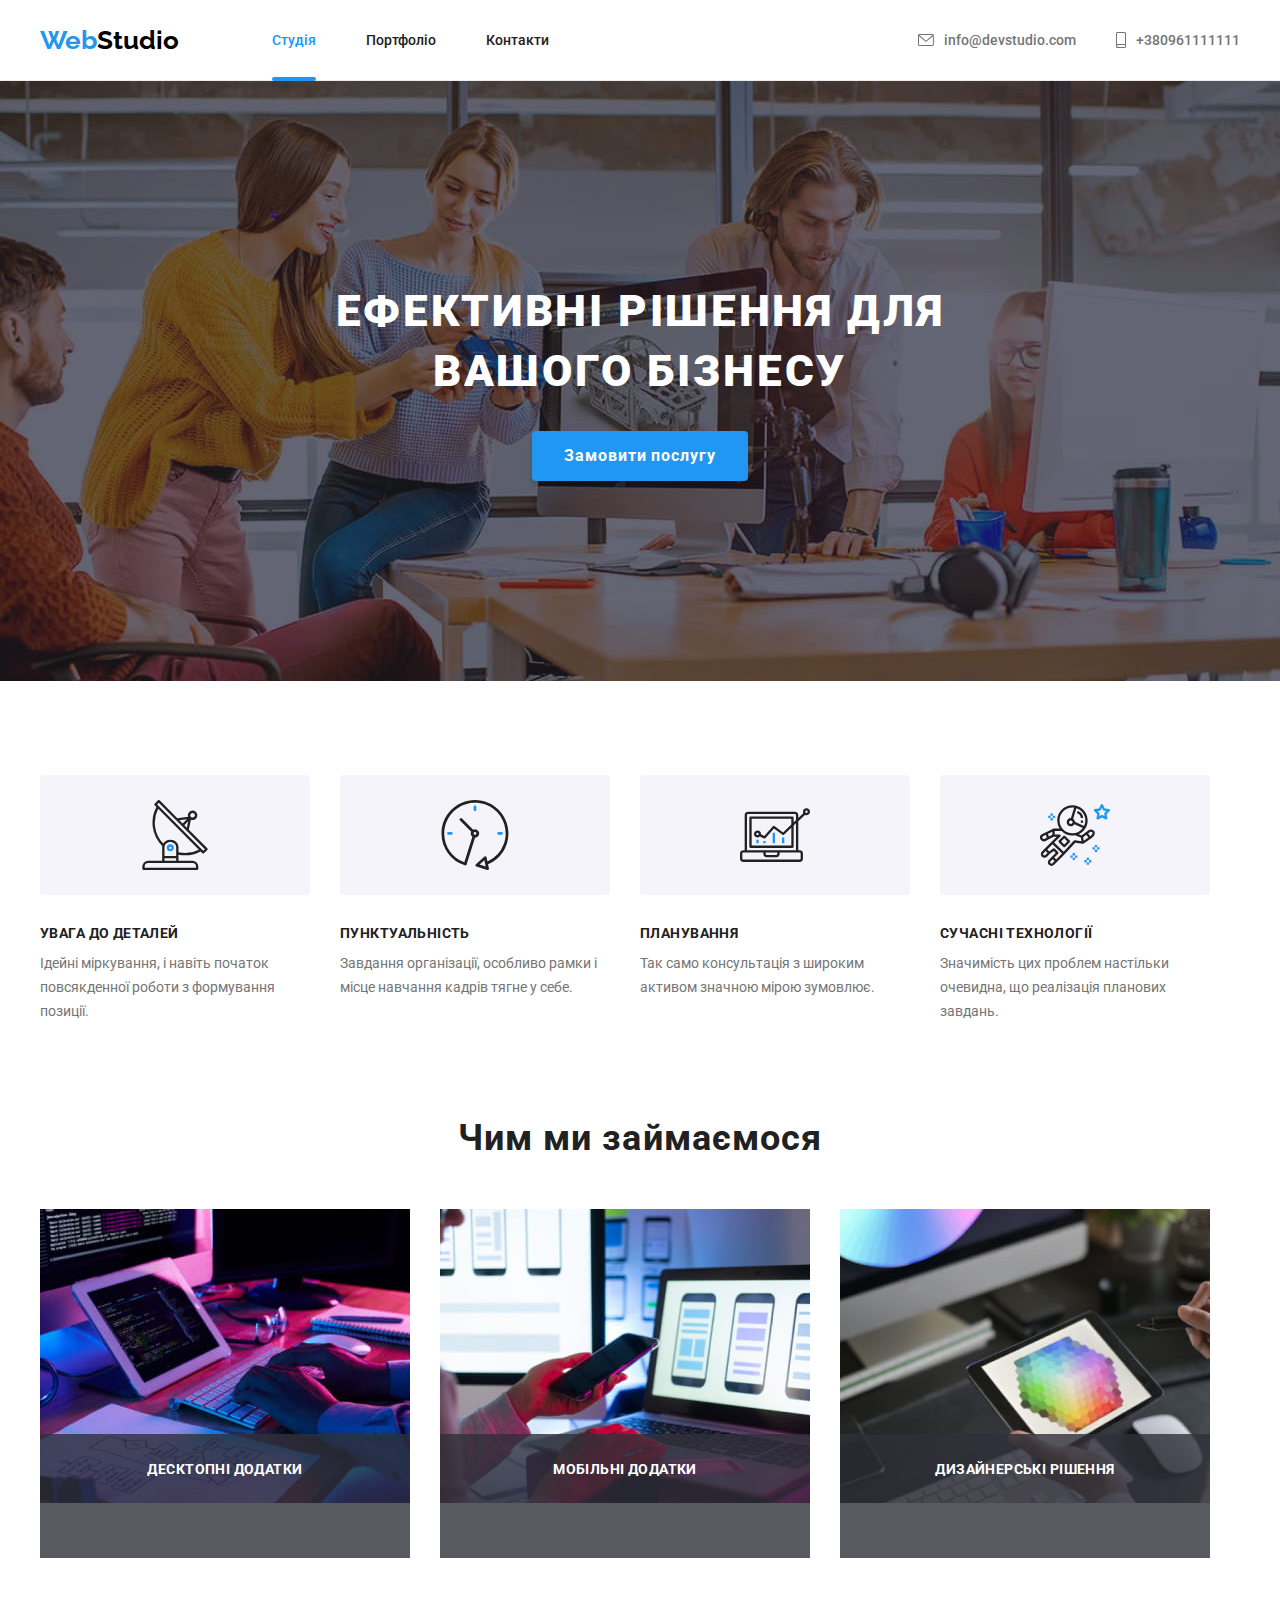
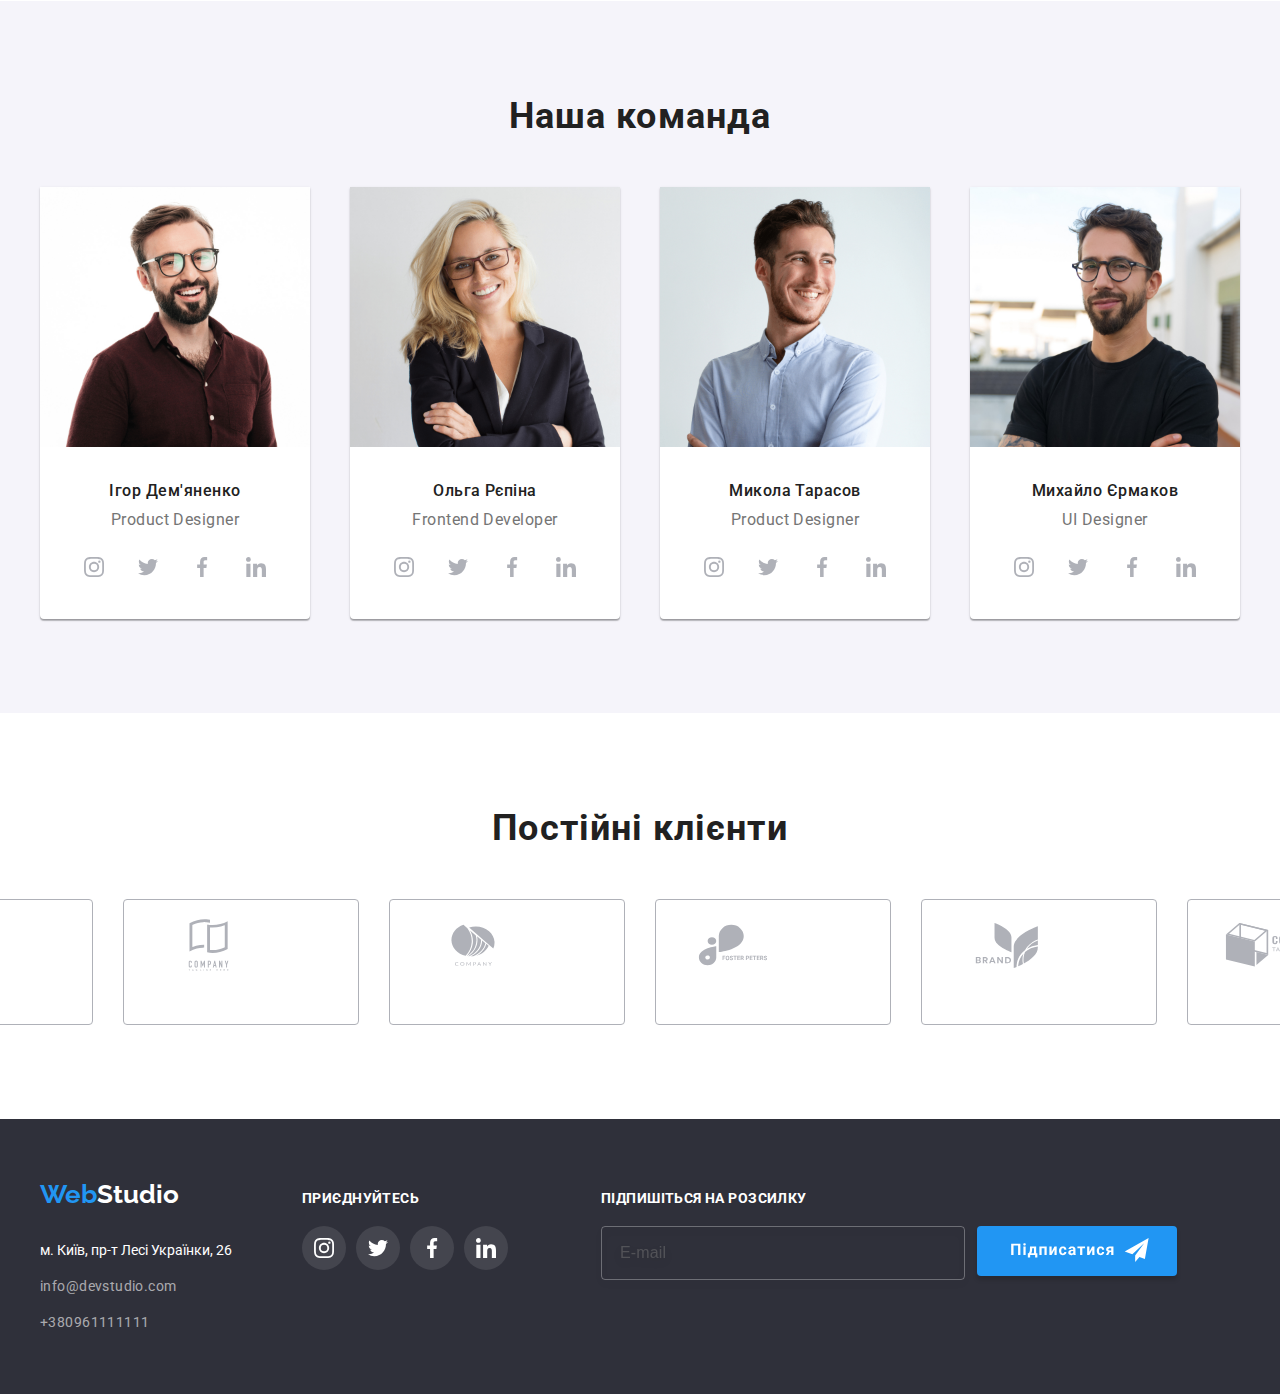
==== commit 5f261330: "gvj" ====
--- a/index.html
+++ b/index.html
@@ -459,35 +459,57 @@
 
       <div class="main-form">
         <div class="form-colum">
-        <label for="user-name" class="form-label"> Ім'я </label>
-        <input  class="input" id="user-name" type="name" name="name" />
+           <label for="user-name" class="form-label"> Ім'я </label>
+            <div class="form-hover-link">
+           <input  class="form-input" id="user-name" type="name" name="name" />
+           <svg class="form-icon" width="18" ; height="18">
+                <use href="./images/icons.svg#icon-person-black-18dp-1">
+                </use>
+        </svg>
+        </div>
         </div>
 
         <div class="form-colum">
         <label for="user-phone" class="form-label"> Телефон </label>
-        <input class="input" id="user-phone" type="user-phone" name="user-phone" />
+        <div class="form-hover-link">
+        <input class="form-input" id="user-phone" type="user-phone" name="user-phone" />
+        <svg  class="form-icon" width="18" ; height="18">
+            <use href="./images/icons.svg#icon-phone-black-18dp-1">
+            </use>
+        </svg>
+        </div>
         </div>
 
         <div class="form-colum">
         <label for="user-email" class="form-label"> Пошта </label>
-        <input class="input" id="user-email" type="email" name="email" />
-
+        <div class="form-hover-link">
+        <input class="form-input" id="user-email" type="email" name="email" />
+        <svg  class="form-icon" width="18" ; height="18">
+            <use href="./images/icons.svg#icon-email-black-18dp-1">
+            </use>
+        </div>
         </div>
 
         <div class="form-colum">
-        <label for="text" class="form-label"> Коментар </label>
-        <textarea name="feedback" id="text" cols="30" rows="8" input class="input-coment" id="text" type="text" name="feedback" placeholder="Введіть текст"/> 
-        </textarea>
+        <label for="Коментар" class="form-comement hov-for-input">
+            <span class="text-above">Коментар</span>
+        
+            <textarea id="Коментар" name="feedback" placeholder="Введіть текст"
+                class="size-input-feedback hov-for-input"></textarea>
+        </label>
         </div>
 
       </div>
 
-        <div class="checkbox-line">
-        <input class="input-checkbox" type="checkbox"  name="agree" value="reading" />
-        <label class="form-label"> <span class="text-before-agreement"> Погоджуюся з розсилкою та приймаю</span> <a  class="agreement-link" href="">
-             Умови договору </a></label>
-        </div>
-
+        <div class="policy-agreement-main">
+            <label for="agree" class="policy-form">
+                <input id="agree" class="form-checkbox" type="checkbox" name="agreement" value="agreement" checked />
+                <span class="policy-text">Погоджуюся
+                    з розсилкою та приймаю </span>
+                <a href="" class="policy-text-link"> Умови договору</a>
+            </label>
+    
+        
         <div class="submit-button">
         <button type="submit" class="form-submit-button">Відправити</button>
         </div>
--- a/css/styles.css
+++ b/css/styles.css
@@ -216,12 +216,12 @@
 
 .hero {
     background-color: var(--hero-background-color);
-    margin-bottom: 0;
+    margin:0 auto;
     text-align: center;
     padding-top: 200px;
     padding-bottom: 200px;
     max-width: 1600px;
-    background-size: cover;
+    /* background-size: cover; */
     background-repeat: no-repeat;
     background-position-x: center;
     background-image: linear-gradient(     
@@ -712,6 +712,7 @@
     height: 30px;
 }
 
+
 /* MODAL WINDOW */
 
 .backdrop.is-hidden {
@@ -791,16 +792,14 @@
     padding-bottom: 12px;
     padding-left: 41px;
     padding-right: 39px;
-    
-}
-
+}
 
 
 .form-colum {
+    position: relative;
     display: flex;
     flex-direction: column;
     margin-bottom: 10px;
-
 }
 
 .form-colum .input::placeholder {
@@ -810,8 +809,24 @@
     line-height: 14px;
     letter-spacing: 0.01em;
     color: rgba(117, 117, 117, 0.5);
-
-}
+}
+
+.form-input::placeholder {
+    margin-left: 20px;
+}
+
+.form-hover-link:focus-within > .form-icon {
+    background-color: #2196F3;
+}
+.form-hover-link {
+  fill: #212121;
+  border-color: #AFB1B8;
+  transition-property: fill,
+  border-color;
+  transition-duration: 250ms;
+  transition-timing-function: cubic-bezier(0.4, 0, 0.2, 1);
+  }
+
 
 .form {
  margin-right: 0;
@@ -824,29 +839,62 @@
     padding-bottom: 4px;
 }
 
+.input-coment {
+    border-color: #AFB1B8;
+    transition-property: border-color;
+    transition-duration: 250ms;
+    transition-timing-function: cubic-bezier(0.4, 0, 0.2, 1);
+    }
+    
+.input-coment:hover,
+.input-coment:focus {
+    border-color: var(--link-active-color);
+    }
+
 .main-form {
-
+    height: 342px;
     padding-top: 0px;
-    padding-bottom: 20px;
     padding-left: 41px;
     padding-right: 39px;
     margin-right: 0;
     margin-left: 0;
+    margin-bottom: 20px;
     box-sizing: none;
 }
 
 .textarea {
     resize: none;
 }
-
-.checkbox-line {
-padding-top: 0;
-padding-left: 54px;
-padding-right: 51px;
-padding-bottom: 0;
-text-align: center;
-
-}
+ 
+/*** Coments input styles ***/
+
+.size-input-feedback {
+    width: 448px;
+    height: 120px;
+    border: 1px solid rgba(33, 33, 33, 0.2);
+    border-radius: 4px;
+    padding: 12px 12px;
+    resize: none;
+    cursor: pointer;
+}
+::placeholder {
+    font-weight: 400;
+    font-size: 14px;
+    line-height: 14px;
+    letter-spacing: 0.01em;
+    color: rgba(117, 117, 117, 0.5);
+}
+
+
+.hov-for-input:hover,
+.hov-for-input:focus-within {
+    fill: var(--link-active-color);
+    border-color: var(--link-active-color);
+    outline-color: var(--link-active-color);
+    outline: none;
+}
+
+/*** Form submition button styles ***/
 .form-submit-button {
 
     text-align: center;
@@ -876,45 +924,131 @@
     padding-bottom: 10px;
     padding-left: 52px;
     padding-right: 52px;
-    margin-top: 30px;
-    margin-bottom: 40px;
+
+    margin-bottom: 38px;
     margin-left: 165px;
     margin-right: 163px ;
 
 }
 
-.agreement-link {
-    color: #188CE8;
-    letter-spacing: 0.03em;
-    text-decoration-line: underline;
-}
-.agreement-link .text-before-agreement{
+/*** Checkbox styles ***/
+
+
+.policy-agreement-main {
+    display: flex;
+    flex-direction: column;
+    align-items: center;
+}
+
+.policy-form {
+    margin-bottom: 30px;
+    display: flex;
+    align-items: center;
+}
+
+
+.policy-text {
+    font-weight: 400;
     font-size: 14px;
-    line-height: 24px;
-}
-
-.text-before-agreement {
-    color: #757575;
-}
-
-.input-checkbox input [type="checkbox"]{
+    line-height: calc(24 / 14);
+    color: var(--primary-text-color);
+}
+
+.policy-text-link {
+    font-weight: 400;
+    font-size: 14px;
+    line-height: calc(24 / 14);
+    color: var(--link-active-color);
+    text-decoration: underline;
+    margin-left: 5px;
+}
+
+
+.form-checkbox {
+    appearance: none;
     width: 16px;
     height: 15px;
-}
-
-.input {
+    background: var(--link-active-color);
+    border-radius: 2px;
+    margin-right: 9px;
+    background-image: url("data:image/svg+xml,%3Csvg viewBox='0 0 13 10' fill='none' xmlns='http://www.w3.org/2000/svg'%3E%3Cpath d='M1.95703 4.75166L1.88825 4.68604L1.81923 4.75141L0.93123 5.59258L0.854858 5.66492L0.930974 5.73753L4.42671 9.07236L4.49574 9.1382L4.56476 9.07236L12.069 1.91352L12.1449 1.84116L12.069 1.76881L11.1873 0.927644L11.1183 0.861826L11.0493 0.927611L4.49577 7.17353L1.95703 4.75166Z' fill='white' stroke='white' stroke-width='0.2'/%3E%3C/svg%3E%0A");
+    border: transparent;
+    background-size: 12px;
+    cursor: pointer;
+    background-repeat: no-repeat;
+    background-position: center;
+    transition: background-image, border-color, outline-color, fill;
+    transition-duration: 250ms;
+    transition-timing-function:cubic-bezier(0.4, 0, 0.2, 1) ;
+}
+
+.form-checkbox:checked {
+    background-size: 16px;
+    transition: border-color;
+    transition-duration: var(--transition--250ms--);
+    transition-timing-function: cubic-bezier(0.4, 0, 0.2, 1);
+    border-color: transparent;
+    background: transparent;
+    user-select: none;
+    cursor: pointer;
+    border-color: var(--link-active-color);
+    border: 2px solid var(--link-active-color);
+}
+
+
+/*** Main form styles ***/
+
+.input-coment {
+    width: 448px;
+    height: 120px;
+    border: 1px solid rgba(33, 33, 33, 0.2);
+    border-radius: 4px;
+}
+
+.form-input {
+    position: relative;
     border: 1px solid rgba(33, 33, 33, 0.2);
     border-radius: 4px;
     width: 448px;
     height: 40px;
-}
-.input-coment {
-    width: 448px;
-    height: 120px;
-    
-    border: 1px solid rgba(33, 33, 33, 0.2);
-    border-radius: 4px;
-}
+    transition-property: border-color;
+    transition-duration: 250ms;
+    transition-timing-function: cubic-bezier(0.4, 0, 0.2, 1);
+
+}
+.form-input:hover, 
+.form-input:focus {
+    border-color: #2196F3;
+}
+
+
+.form-icon {
+    position: absolute;
+    display: inline-block;
+    top: 29px;
+    left: 8px;
+    fill: #212121;
+    transition-property: fill;
+    transition-duration: 250ms;
+    transition-timing-function: cubic-bezier(0.4, 0, 0.2, 1);
+
+
+}
+.form-icon:hover,
+.form-icon:focus {
+   fill: #2196F3;
+   cursor: pointer;
+}
+
+.form-hover-link:hover, 
+.form-hover-link:focus{
+    fill: #2196F3;
+    cursor: pointer;
+    border-color: #2196F3;
+}
+
+
+
 /**** Porfolio Styles ****/
 .header-nav-link .header-nav-link.current
 {
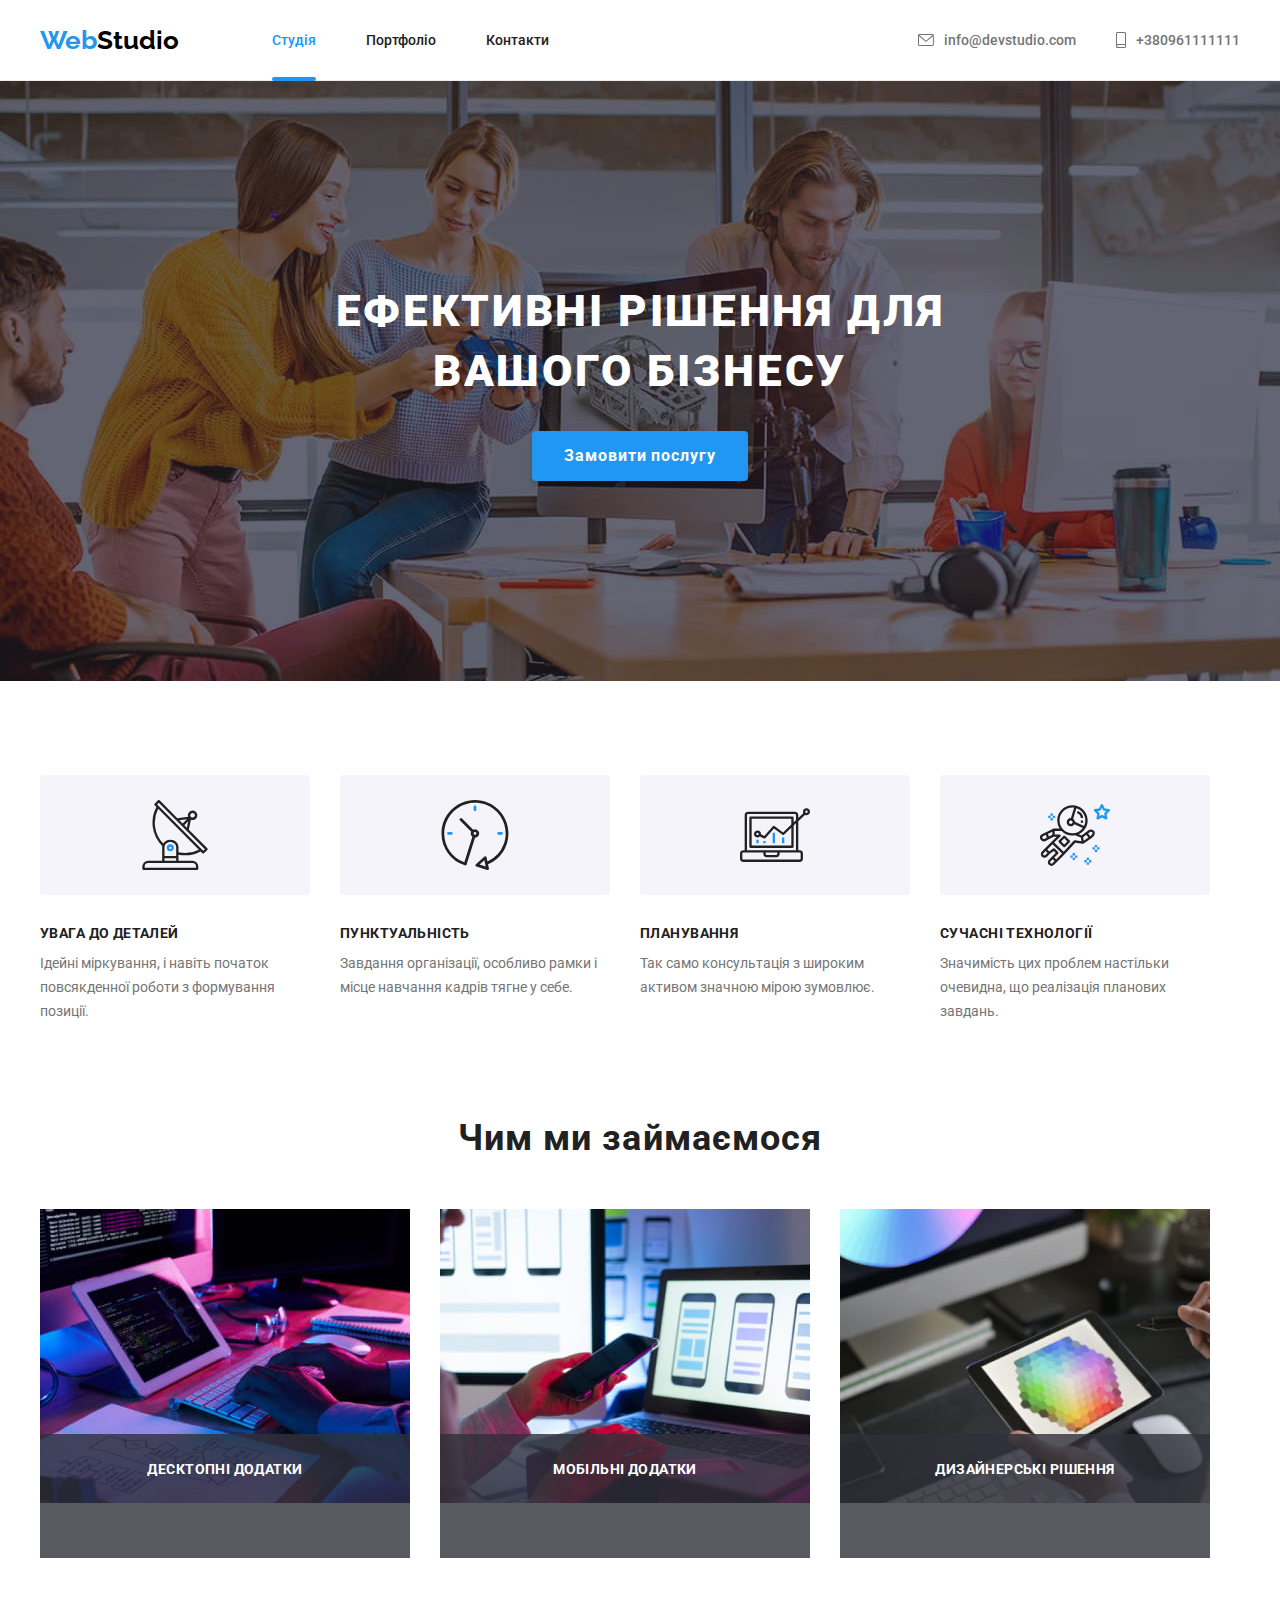
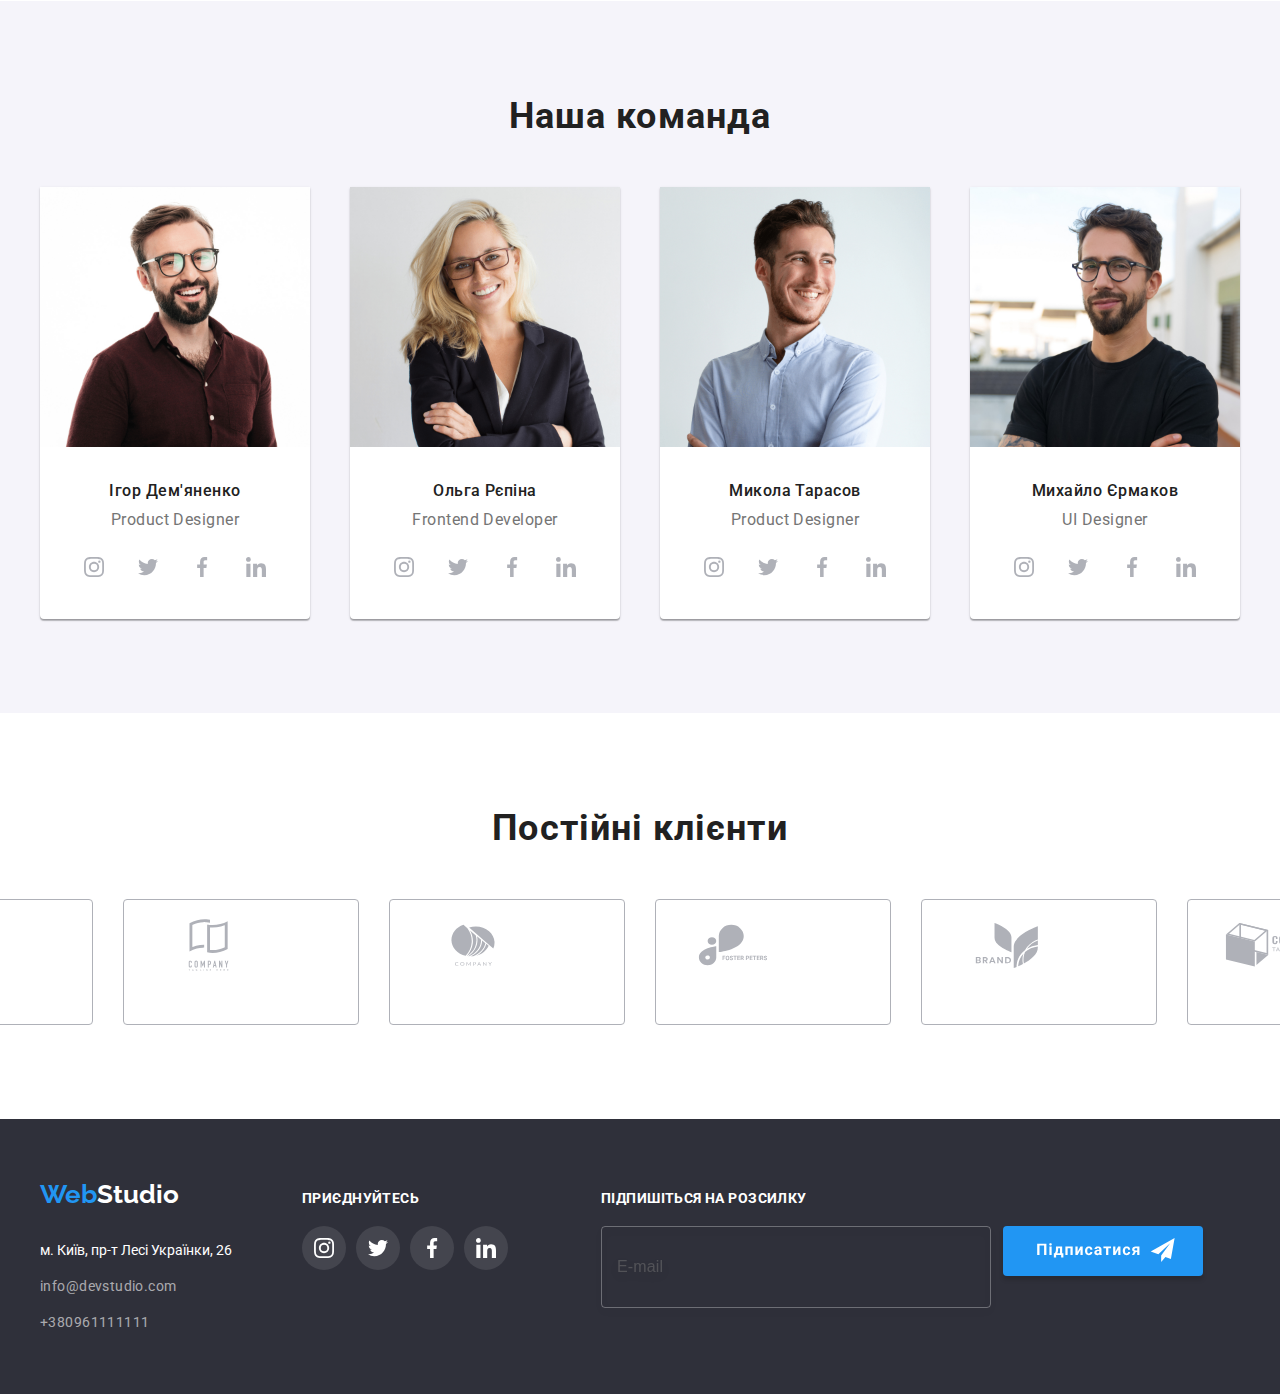
==== commit 3c49424b: "vy" ====
--- a/index.html
+++ b/index.html
@@ -1,7 +1,8 @@
 <!DOCTYPE html>
 <html lang="uk">
+
 <head>
-    
+
     <meta charset="UTF-8">
     <meta http-equiv="X-UA-Compatible" content="IE=edge">
     <meta name="viewport" content="width=device-width, initial-scale=1.0">
@@ -12,517 +13,519 @@
     <link rel="stylesheet" href="./css/styles.css">
     <link rel="preconnect" href="https://fonts.googleapis.com">
     <link rel="preconnect" href="https://fonts.gstatic.com" crossorigin>
-    <link href="https://fonts.googleapis.com/css2?family=Raleway:wght@700&family=Roboto:wght@400;500;700;900&display=swap"
+    <link
+        href="https://fonts.googleapis.com/css2?family=Raleway:wght@700&family=Roboto:wght@400;500;700;900&display=swap"
         rel="stylesheet">
 </head>
+
 <body>
     <header class="header-main">
         <div class="container main-nav">
-         <a class="header-logo-link" href="./index.html">
-            <span class="header-logo-blue">Web</span><span class="header-logo-black">Studio</span>
-        </a>
-        <!--Fist navigation block-->
-        <nav class="header-nav">
-        <ul class="header-nav-list">
-            <li class="header-navigation"><a class="header-nav-link current" href="#">Студія</a></li>
-            <li class="header-navigation"><a class="header-nav-link" href="./portfolio.html">Портфоліо</a></li>
-            <li class="header-navigation"><a class="header-nav-link" href="#">Контакти</a></li>   
-        </ul>
-        </nav>
-        <ul class="contacts-list">
-            <li class="contacts-item">
-                <a 
-                class="contacts-header-link" href="mailto:info@devstudio.com">info@devstudio.com 
-                    <svg class="header-icon" width="16" height="12">
-                        <use href="./images/icons.svg#icon-envelope">
-                    </use>
-                    </svg>
-                </a>
-            </li>
-            <li class="contacts-item">
-                <a  
-                 class="contacts-header-link" href="tel:+380961111111"> +380961111111
-                <svg  class="header-icon" width="10" height="16">
-                    <use href="./images/icons.svg#icon-smartphone">
-                    </use>
-                </svg>
-                 </a>
-            </li>
-         </ul>
+            <a class="header-logo-link" href="./index.html">
+                <span class="header-logo-blue">Web</span><span class="header-logo-black">Studio</span>
+            </a>
+            <!--Fist navigation block-->
+            <nav class="header-nav">
+                <ul class="header-nav-list">
+                    <li class="header-navigation"><a class="header-nav-link current" href="#">Студія</a></li>
+                    <li class="header-navigation"><a class="header-nav-link" href="./portfolio.html">Портфоліо</a></li>
+                    <li class="header-navigation"><a class="header-nav-link" href="#">Контакти</a></li>
+                </ul>
+            </nav>
+            <ul class="contacts-list">
+                <li class="contacts-item">
+                    <a class="contacts-header-link" href="mailto:info@devstudio.com">info@devstudio.com
+                        <svg class="header-icon" width="16" height="12">
+                            <use href="./images/icons.svg#icon-envelope">
+                            </use>
+                        </svg>
+                    </a>
+                </li>
+                <li class="contacts-item">
+                    <a class="contacts-header-link" href="tel:+380961111111"> +380961111111
+                        <svg class="header-icon" width="10" height="16">
+                            <use href="./images/icons.svg#icon-smartphone">
+                            </use>
+                        </svg>
+                    </a>
+                </li>
+            </ul>
         </div>
     </header>
     <main>
         <!--First hero title-->
         <section class="hero">
-        <div class="container">
-            <h1 class="hero-title">Ефективні рішення для <br> вашого бізнесу</h1>
-            <button data-modal-open type="button" class="button"> Замовити послугу 
-            </button>  
-        </div>
+            <div class="container">
+                <h1 class="hero-title">Ефективні рішення для <br> вашого бізнесу</h1>
+                <button data-modal-open type="button" class="button"> Замовити послугу
+                </button>
+            </div>
         </section>
-    
+
         <!--First section-->
         <section class="strength section">
             <div class="container">
-            <ul class="strength-list">
-            <!--Fist block-->
-                <li class="strength-item">
-                    <div class="strenght-icon">
-                    <svg width="70"; height="70" >
-                         <use href="./images/icons.svg#icon-antenna" > 
-                         </use>
-                    </svg>
-                    </div>
-                    <h3 class="strength-name"> УВАГА ДО ДЕТАЛЕЙ</h3>
-                    <p class="strength-text">Ідейні міркування, і навіть початок повсякденної роботи з    формування позиції. </p>
-                </li>
-            <!--Second block-->
-                <li class="strength-item">
-                    <div class="strenght-icon">
-                    <svg width="70"; height="70">
-                        <use href="./images/icons.svg#icon-clock">
-                        </use>
-                    </svg>
-                    </div>
-                    <h3 class="strength-name">ПУНКТУАЛЬНІСТЬ</h3>
-                    <p class="strength-text">Завдання організації, особливо рамки і місце навчання кадрів тягне у себе. </p>
-                </li>
-            <!--Third block-->
-                <li class="strength-item">
-                    <div class="strenght-icon">
-                    <svg width="70"; height="70">
-                        <use href="./images/icons.svg#icon-diagram">
-                        </use>
-                    </svg>
-                    </div>
-                    <h3 class="strength-name">ПЛАНУВАННЯ</h3>
-                    <p class="strength-text">Так само консультація з широким активом значною мірою зумовлює. </p>
-                </li>         
-            <!--Fourth block-->
-                <li class="strength-item">
-                    <div class="strenght-icon">
-                    <svg width="70"; height="70">
-                        <use href="./images/icons.svg#icon-astronaut">
-                        </use>
-                    </svg>
-                    </div>
-                   <h3 class="strength-name">СУЧАСНІ ТЕХНОЛОГІЇ</h3>
-                   <p class="strength-text">Значимість цих проблем настільки очевидна, що реалізація планових завдань. </p>
-                </li>
-            </ul>
+                <ul class="strength-list">
+                    <!--Fist block-->
+                    <li class="strength-item">
+                        <div class="strenght-icon">
+                            <svg width="70" ; height="70">
+                                <use href="./images/icons.svg#icon-antenna">
+                                </use>
+                            </svg>
+                        </div>
+                        <h3 class="strength-name"> УВАГА ДО ДЕТАЛЕЙ</h3>
+                        <p class="strength-text">Ідейні міркування, і навіть початок повсякденної роботи з формування
+                            позиції. </p>
+                    </li>
+                    <!--Second block-->
+                    <li class="strength-item">
+                        <div class="strenght-icon">
+                            <svg width="70" ; height="70">
+                                <use href="./images/icons.svg#icon-clock">
+                                </use>
+                            </svg>
+                        </div>
+                        <h3 class="strength-name">ПУНКТУАЛЬНІСТЬ</h3>
+                        <p class="strength-text">Завдання організації, особливо рамки і місце навчання кадрів тягне у
+                            себе. </p>
+                    </li>
+                    <!--Third block-->
+                    <li class="strength-item">
+                        <div class="strenght-icon">
+                            <svg width="70" ; height="70">
+                                <use href="./images/icons.svg#icon-diagram">
+                                </use>
+                            </svg>
+                        </div>
+                        <h3 class="strength-name">ПЛАНУВАННЯ</h3>
+                        <p class="strength-text">Так само консультація з широким активом значною мірою зумовлює. </p>
+                    </li>
+                    <!--Fourth block-->
+                    <li class="strength-item">
+                        <div class="strenght-icon">
+                            <svg width="70" ; height="70">
+                                <use href="./images/icons.svg#icon-astronaut">
+                                </use>
+                            </svg>
+                        </div>
+                        <h3 class="strength-name">СУЧАСНІ ТЕХНОЛОГІЇ</h3>
+                        <p class="strength-text">Значимість цих проблем настільки очевидна, що реалізація планових
+                            завдань. </p>
+                    </li>
+                </ul>
             </div>
         </section>
         <!--Second section-->
         <section class="work section">
-            <div class="container"> 
-            <h2 class="work-title">Чим ми займаємося</h2>
-            <ul class= "work-images">
-                <li class="first-images">
-                    <img src="./images/комп’ютер.jpg" alt="комп’ютер" width="370"/>
-                    <h3 class="work-text"> Десктопні додатки </h3>
-                </li>
-
-                <li class="second-images">
-                    <img src="./images/мобільні-шаблони.jpg" alt="мобільні шаблони" width="370"/>
-                    <h3 class="work-text">Мобільні додатки</h3>           
-                </li>
-                <li class="third-images">
-                    <img src="./images/планшет.jpg" alt="планшет" width="370"/>
-                    <h3 class="work-text">Дизайнерські рішення</h3>
-                </li>
-            </ul>
+            <div class="container">
+                <h2 class="work-title">Чим ми займаємося</h2>
+                <ul class="work-images">
+                    <li class="first-images">
+                        <img src="./images/комп’ютер.jpg" alt="комп’ютер" width="370" />
+                        <h3 class="work-text"> Десктопні додатки </h3>
+                    </li>
+
+                    <li class="second-images">
+                        <img src="./images/мобільні-шаблони.jpg" alt="мобільні шаблони" width="370" />
+                        <h3 class="work-text">Мобільні додатки</h3>
+                    </li>
+                    <li class="third-images">
+                        <img src="./images/планшет.jpg" alt="планшет" width="370" />
+                        <h3 class="work-text">Дизайнерські рішення</h3>
+                    </li>
+                </ul>
             </div>
         </section>
         <!--Our team section-->
         <Section class="team section">
             <div class="container">
-            <h2 class="team-title">Наша команда</h2>
-            <ul class="team-list">
-                <li class="team-member"> 
-                    <img class="team-images" src="./images/ігор-дем'яненко.jpg" alt="ігор-Дем'яненко" width="270"/>
-                    <div class="member-text">
-                    <h3 class="team-name">Ігор Дем'яненко</h3>
-                    <p class="team-text">Product Designer</p>
-                    <ul class="team-icons-list">
-                        <li class="social-icon">
-                            <a href="" class="social-link">
-                                <svg width="20" ; height="20">
-                                    <use href="./images/icons.svg#icon-instagram">
-                                    </use>
-                                </svg>
-                            </a>
-                        </li>
-                        <li class="social-icon">
-                            <a href="" class="social-link">
-                                <svg width="20" ; height="20">
-                                    <use href="./images/icons.svg#icon-twitter">
-                                    </use>
-                                </svg>
-                            </a>
-                        </li>
-                        <li class="social-icon">
-                            <a href="" class="social-link">
-                                <svg width="20" ; height="20">
-                                    <use href="./images/icons.svg#icon-facebook">
-                                    </use>
-                                </svg>
-                            </a>
-                        </li>
-                        <li class="social-icon">
-                            <a href="" class="social-link">
-                                <svg width="20" ; height="20">
-                                    <use href="./images/icons.svg#icon-linkedin">
-                                    </use>
-                                </svg>
-                            </a>
-                        </li>
-                    </ul>
-                    </div>
-                </li>
-                <li class="team-member">
-                    <img class="team-images" src="./images/ольга-рєпіна.jpg" alt="Ольга-Рєпіна" width="270"/>
-                    <div class="member-text">
-                    <h3 class="team-name">Ольга Рєпіна</h3>
-                    <p class="team-text">Frontend Developer</p>
-                    <ul class="team-icons-list">
-                        <li class="social-icon">
-                            <a href="" class="social-link">
-                                <svg width="20" ; height="20">
-                                    <use href="./images/icons.svg#icon-instagram">
-                                    </use>
-                                </svg>
-                            </a>
-                        </li>
-                        <li class="social-icon">
-                            <a href="" class="social-link">
-                                <svg width="20" ; height="20">
-                                    <use href="./images/icons.svg#icon-twitter">
-                                    </use>
-                                </svg>
-                            </a>
-                        </li>
-                        <li class="social-icon" class="social-link">
-                            <a href="" class="social-link">
-                                <svg width="20" ; height="20">
-                                    <use href="./images/icons.svg#icon-facebook">
-                                    </use>
-                                </svg>
-                            </a>
-                        </li>
-                        <li class="social-icon">
-                            <a href="" class="social-link">
-                                <svg width="20" ; height="20">
-                                    <use href="./images/icons.svg#icon-linkedin">
-                                    </use>
-                                </svg>
-                            </a>
-                        </li>
-                    </ul>
-                 </div>
-                </li>
-                <li class="team-member">
-                    <div>
-                    <img class="team-images"  src="./images/микола-тарасов.jpg" alt="Микола-Тарасов" width="270"/>
-                    <div class="member-text">
-                    <h3 class="team-name">Микола Тарасов</h3>
-                    <p class="team-text">Product Designer</p>
-                    <ul class="team-icons-list">
-                        <li class="social-icon">
-                            <a href="" class="social-link">
-                                <svg width="20" ; height="20">
-                                    <use href="./images/icons.svg#icon-instagram">
-                                    </use>
-                                </svg>
-                            </a>
-                        </li>
-                        <li class="social-icon">
-                            <a href="" class="social-link">
-                                <svg width="20" ; height="20">
-                                    <use href="./images/icons.svg#icon-twitter">
-
-                                    </use>
-                                </svg>
-                            </a>
-                        </li>
-                        <li class="social-icon">
-                            <a href="" class="social-link">
-                                <svg width="20" ; height="20">
-                                    <use href="./images/icons.svg#icon-facebook">
-                                    </use>
-                                </svg>
-                            </a>
-                        </li>
-                        <li class="social-icon">
-                            <a href="" class="social-link">
-                                <svg width="20" ; height="20">
-                                    <use href="./images/icons.svg#icon-linkedin">
-                                    </use>
-                                </svg>
-                            </a>
-                        </li>
-                    </ul>
-                    </div>
-                </li>
-                <li class="team-member">
-                    <img  class="team-images" src="./images/mykhailo-ermakov.jpg" alt="Михайло-Єрмаков" width="270"/>
-                    <div class="member-text">
-                    <h3 class="team-name">Михайло Єрмаков</h3>
-                    <p class="team-text">UI Designer</p>
-                    
-                    <ul class="team-icons-list">
-                        <li class="social-icon">
-                            <a href="" class="social-link">
-                                <svg width="20" ; height="20">
-                                    <use href="./images/icons.svg#icon-instagram">
-                                    </use>
-                                </svg>
-                            </a>
-                        </li>
-                        <li class="social-icon">
-                            <a href="" class="social-link">
-                                <svg width="20" ; height="20">
-                                    <use href="./images/icons.svg#icon-twitter">
-                                    </use>
-                                </svg>
-                            </a>
-                        </li>
-                        <li class="social-icon">
-                            <a href="" class="social-link">
-                                <svg width="20" ; height="20">
-                                    <use href="./images/icons.svg#icon-facebook">
-                                    </use>
-                                </svg>
-                            </a>
-                        </li>
-                        <li class="social-icon">
-                            <a href="" class="social-link">
-                                <svg width="20" ; height="20">
-                                    <use href="./images/icons.svg#icon-linkedin">
-                                    </use>
-                                </svg>
-                            </a>
-                        </li>
-                    </ul>
-                    </div>
-                </li>
-            </ul>
+                <h2 class="team-title">Наша команда</h2>
+                <ul class="team-list">
+                    <li class="team-member">
+                        <img class="team-images" src="./images/ігор-дем'яненко.jpg" alt="ігор-Дем'яненко" width="270" />
+                        <div class="member-text">
+                            <h3 class="team-name">Ігор Дем'яненко</h3>
+                            <p class="team-text">Product Designer</p>
+                            <ul class="team-icons-list">
+                                <li class="social-icon">
+                                    <a href="" class="social-link">
+                                        <svg width="20" ; height="20">
+                                            <use href="./images/icons.svg#icon-instagram">
+                                            </use>
+                                        </svg>
+                                    </a>
+                                </li>
+                                <li class="social-icon">
+                                    <a href="" class="social-link">
+                                        <svg width="20" ; height="20">
+                                            <use href="./images/icons.svg#icon-twitter">
+                                            </use>
+                                        </svg>
+                                    </a>
+                                </li>
+                                <li class="social-icon">
+                                    <a href="" class="social-link">
+                                        <svg width="20" ; height="20">
+                                            <use href="./images/icons.svg#icon-facebook">
+                                            </use>
+                                        </svg>
+                                    </a>
+                                </li>
+                                <li class="social-icon">
+                                    <a href="" class="social-link">
+                                        <svg width="20" ; height="20">
+                                            <use href="./images/icons.svg#icon-linkedin">
+                                            </use>
+                                        </svg>
+                                    </a>
+                                </li>
+                            </ul>
+                        </div>
+                    </li>
+                    <li class="team-member">
+                        <img class="team-images" src="./images/ольга-рєпіна.jpg" alt="Ольга-Рєпіна" width="270" />
+                        <div class="member-text">
+                            <h3 class="team-name">Ольга Рєпіна</h3>
+                            <p class="team-text">Frontend Developer</p>
+                            <ul class="team-icons-list">
+                                <li class="social-icon">
+                                    <a href="" class="social-link">
+                                        <svg width="20" ; height="20">
+                                            <use href="./images/icons.svg#icon-instagram">
+                                            </use>
+                                        </svg>
+                                    </a>
+                                </li>
+                                <li class="social-icon">
+                                    <a href="" class="social-link">
+                                        <svg width="20" ; height="20">
+                                            <use href="./images/icons.svg#icon-twitter">
+                                            </use>
+                                        </svg>
+                                    </a>
+                                </li>
+                                <li class="social-icon" class="social-link">
+                                    <a href="" class="social-link">
+                                        <svg width="20" ; height="20">
+                                            <use href="./images/icons.svg#icon-facebook">
+                                            </use>
+                                        </svg>
+                                    </a>
+                                </li>
+                                <li class="social-icon">
+                                    <a href="" class="social-link">
+                                        <svg width="20" ; height="20">
+                                            <use href="./images/icons.svg#icon-linkedin">
+                                            </use>
+                                        </svg>
+                                    </a>
+                                </li>
+                            </ul>
+                        </div>
+                    </li>
+                    <li class="team-member">
+                        <div>
+                            <img class="team-images" src="./images/микола-тарасов.jpg" alt="Микола-Тарасов"
+                                width="270" />
+                            <div class="member-text">
+                                <h3 class="team-name">Микола Тарасов</h3>
+                                <p class="team-text">Product Designer</p>
+                                <ul class="team-icons-list">
+                                    <li class="social-icon">
+                                        <a href="" class="social-link">
+                                            <svg width="20" ; height="20">
+                                                <use href="./images/icons.svg#icon-instagram">
+                                                </use>
+                                            </svg>
+                                        </a>
+                                    </li>
+                                    <li class="social-icon">
+                                        <a href="" class="social-link">
+                                            <svg width="20" ; height="20">
+                                                <use href="./images/icons.svg#icon-twitter">
+
+                                                </use>
+                                            </svg>
+                                        </a>
+                                    </li>
+                                    <li class="social-icon">
+                                        <a href="" class="social-link">
+                                            <svg width="20" ; height="20">
+                                                <use href="./images/icons.svg#icon-facebook">
+                                                </use>
+                                            </svg>
+                                        </a>
+                                    </li>
+                                    <li class="social-icon">
+                                        <a href="" class="social-link">
+                                            <svg width="20" ; height="20">
+                                                <use href="./images/icons.svg#icon-linkedin">
+                                                </use>
+                                            </svg>
+                                        </a>
+                                    </li>
+                                </ul>
+                            </div>
+                    </li>
+                    <li class="team-member">
+                        <img class="team-images" src="./images/mykhailo-ermakov.jpg" alt="Михайло-Єрмаков"
+                            width="270" />
+                        <div class="member-text">
+                            <h3 class="team-name">Михайло Єрмаков</h3>
+                            <p class="team-text">UI Designer</p>
+
+                            <ul class="team-icons-list">
+                                <li class="social-icon">
+                                    <a href="" class="social-link">
+                                        <svg width="20" ; height="20">
+                                            <use href="./images/icons.svg#icon-instagram">
+                                            </use>
+                                        </svg>
+                                    </a>
+                                </li>
+                                <li class="social-icon">
+                                    <a href="" class="social-link">
+                                        <svg width="20" ; height="20">
+                                            <use href="./images/icons.svg#icon-twitter">
+                                            </use>
+                                        </svg>
+                                    </a>
+                                </li>
+                                <li class="social-icon">
+                                    <a href="" class="social-link">
+                                        <svg width="20" ; height="20">
+                                            <use href="./images/icons.svg#icon-facebook">
+                                            </use>
+                                        </svg>
+                                    </a>
+                                </li>
+                                <li class="social-icon">
+                                    <a href="" class="social-link">
+                                        <svg width="20" ; height="20">
+                                            <use href="./images/icons.svg#icon-linkedin">
+                                            </use>
+                                        </svg>
+                                    </a>
+                                </li>
+                            </ul>
+                        </div>
+                    </li>
+                </ul>
             </div>
         </Section>
 
         <section class="our-customer">
-         <div class="container section">
-         <h2 class="customer-title">Постійні клієнти</h2>
-         <ul class="customer-list">
-         <li class="customer-items"> 
-            <a href="#" class="customer-link" > 
-                  <svg class="customer-icon"
-                  width="106" height="60">
-                    <use href="./images/icons.svg#icon-Logo1">
-                    </use>
-                  </svg>
-             </a>
-            </li>
-         <li class="customer-items"> 
-            <a href="#" class="customer-link" >
-                    <svg class="customer-icon" width="106" height="60" >
-                        <use href="./images/icons.svg#icon-Logo2">
-                        </use>
-                    </svg>
-            </a>
-            </li>
-        <li class="customer-items">
-             <a href="#" class="customer-link">
-                <svg class="customer-icon"  width="106" height="60">
-                    <use href="./images/icons.svg#icon-Logo3">
-                    </use>
-                </svg>
-            </a>
-        </li>
-        <li class="customer-items">
-            <a href="#" class="customer-link">
-                    <svg class="customer-icon" width="106" height="60">
-                        <use href="./images/icons.svg#icon-Logo4">
-                        </use>
-                    </svg>
-            </a>
-        </li>
-        <li class="customer-items"> 
-            <a href="#" class="customer-link">
-                    <svg class="customer-icon" width="106" height="60">
-                        <use href="./images/icons.svg#icon-Logo5">
-                        </use>
-                    </svg>
-                </a>
-            </li>
-        <li class="customer-items"> 
-            <a href="#" class="customer-link">
-                <svg class="customer-icon" width="106" height="60">
-                    <use href="./images/icons.svg#icon-Logo6">
-                    </use>
-                </svg>
-            </a>
-        </li>
-         </ul>
-         </div>
+            <div class="container section">
+                <h2 class="customer-title">Постійні клієнти</h2>
+                <ul class="customer-list">
+                    <li class="customer-items">
+                        <a href="#" class="customer-link">
+                            <svg class="customer-icon" width="106" height="60">
+                                <use href="./images/icons.svg#icon-Logo1">
+                                </use>
+                            </svg>
+                        </a>
+                    </li>
+                    <li class="customer-items">
+                        <a href="#" class="customer-link">
+                            <svg class="customer-icon" width="106" height="60">
+                                <use href="./images/icons.svg#icon-Logo2">
+                                </use>
+                            </svg>
+                        </a>
+                    </li>
+                    <li class="customer-items">
+                        <a href="#" class="customer-link">
+                            <svg class="customer-icon" width="106" height="60">
+                                <use href="./images/icons.svg#icon-Logo3">
+                                </use>
+                            </svg>
+                        </a>
+                    </li>
+                    <li class="customer-items">
+                        <a href="#" class="customer-link">
+                            <svg class="customer-icon" width="106" height="60">
+                                <use href="./images/icons.svg#icon-Logo4">
+                                </use>
+                            </svg>
+                        </a>
+                    </li>
+                    <li class="customer-items">
+                        <a href="#" class="customer-link">
+                            <svg class="customer-icon" width="106" height="60">
+                                <use href="./images/icons.svg#icon-Logo5">
+                                </use>
+                            </svg>
+                        </a>
+                    </li>
+                    <li class="customer-items">
+                        <a href="#" class="customer-link">
+                            <svg class="customer-icon" width="106" height="60">
+                                <use href="./images/icons.svg#icon-Logo6">
+                                </use>
+                            </svg>
+                        </a>
+                    </li>
+                </ul>
+            </div>
         </section>
-     </div>
+        </div>
     </main>
     <footer class="footer">
         <div class="container join-us-main">
-        <div class="footer-address">
-        <a class="header-footer-link" href="#">
-            <span class="footer-logo-blue">Web</span><span class="footer-logo-white">Studio</span></a>
-        <address>
-            <ul class="footer-contacts">
-                <li class="footer-link-address"><a class="footer-link-address" href="https://goo.gl/maps/a7DPcuxKDiNjd1c69" target="_blank"
-                rel="noopener noreferrer nofollow">м. Київ, пр-т Лесі Українки, 26</a></li>
-                <li class="footer-link"><a class="footer-link" href="mailto:info@devstudio.com">info@devstudio.com</a></li>
-                <li class="footer-link"><a class="footer-link" href="tel:+380961111111">+380961111111</a></li>
-            </ul>
-        </address>
+            <div class="footer-address">
+                <a class="header-footer-link" href="#">
+                    <span class="footer-logo-blue">Web</span><span class="footer-logo-white">Studio</span></a>
+                <address>
+                    <ul class="footer-contacts">
+                        <li class="footer-link-address"><a class="footer-link-address"
+                                href="https://goo.gl/maps/a7DPcuxKDiNjd1c69" target="_blank"
+                                rel="noopener noreferrer nofollow">м. Київ, пр-т Лесі Українки, 26</a></li>
+                        <li class="footer-link"><a class="footer-link"
+                                href="mailto:info@devstudio.com">info@devstudio.com</a></li>
+                        <li class="footer-link"><a class="footer-link" href="tel:+380961111111">+380961111111</a></li>
+                    </ul>
+                </address>
+            </div>
+            <div class="footer-social-links">
+                <p class="social-text-title"> приєднуйтесь </p>
+
+                <ul class="team-icons-list">
+                    <li class="social-icon">
+                        <a href="" class="social-link-footer">
+                            <svg width="20" ; height="20">
+                                <use href="./images/icons.svg#icon-instagram">
+                                </use>
+                            </svg>
+                        </a>
+                    </li>
+                    <li class="social-icon">
+                        <a href="" class="social-link-footer">
+                            <svg width="20" ; height="20">
+                                <use href="./images/icons.svg#icon-twitter">
+                                </use>
+                            </svg>
+                        </a>
+                    </li>
+                    <li class="social-icon">
+                        <a href="" class="social-link-footer">
+                            <svg width="20" ; height="20">
+                                <use href="./images/icons.svg#icon-facebook">
+                                </use>
+                            </svg>
+                        </a>
+                    </li>
+                    <li class="social-icon">
+                        <a href="" class="social-link-footer">
+                            <svg width="20" ; height="20">
+                                <use href="./images/icons.svg#icon-linkedin">
+                                </use>
+                            </svg>
+                        </a>
+                    </li>
+                </ul>
+            </div>
+
+
+            <div class="subscription">
+                <h4 class="subscription__title">Підпишіться на розсилку</h4>
+                <form action="" class="subscription-form">
+                    <input type="text" style="color: aliceblue;" class="input-subscription" placeholder="E-mail">
+                    <button class="subscription-button">
+                        <svg class="subscription-icon-button">
+                            <use href="./images/icons.svg#subscription-icon"></use>
+                        </svg>
+                    </button>
+                </form>
+
+
+            </div>
+
         </div>
-        <div class="footer-social-links">
-            <p class="social-text-title"> приєднуйтесь </p>
-
-         <ul class="team-icons-list">
-         <li class="social-icon">
-              <a href="" class="social-link-footer">
-                <svg width="20" ; height="20">
-                <use href="./images/icons.svg#icon-instagram">
-                </use>
+
+
+    </footer>
+    <div class="backdrop is-hidden" data-modal>
+        <div class="modal">
+            <button data-modal-close class="modal-close-button">
+                <svg class="model-icon-image" width="18" ; height="18">
+                    <use href="./images/icons.svg#icon-close-black-18dp-2-1">
+
+                    </use>
                 </svg>
-               </a>
-         </li>
-          <li class="social-icon">
-               <a href="" class="social-link-footer">
-                <svg width="20" ; height="20">
-                <use href="./images/icons.svg#icon-twitter">
-                </use>
-                </svg>
-                </a>
-          </li>
-          <li class="social-icon">
-                <a href="" class="social-link-footer">
-                <svg width="20" ; height="20">
-                <use href="./images/icons.svg#icon-facebook">
-                </use>
-                </svg>
-                 </a>
-          </li>
-          <li class="social-icon">
-                <a href="" class="social-link-footer">
-                <svg width="20" ; height="20">
-                <use href="./images/icons.svg#icon-linkedin">
-                </use>
-                </svg>
-                </a>
-            </li>
-         </ul>
+            </button>
+
+            <div class="modal-content">
+                <h4 class="form-title">Залиште свої дані, ми вам передзвонимо</h4>
+                <form action="">
+
+                    <form class="modal-form">
+
+                        <div class="main-form">
+                            <div class="form-colum">
+                                <label for="user-name" class="form-label hov-for-input"> Ім'я </label>
+                                <input class="form-input hov-for-input" id="user-name" type="name" name="name" />
+                                <svg class="form-icon hov-for-input" width="18" ; height="18">
+                                    <use href="./images/icons.svg#icon-person-black-18dp-1">
+                                    </use>
+                                </svg>
+                            </div>
+
+                            <div class="form-colum">
+                                <label for="user-phone" class="form-label hov-for-input"> Телефон </label>
+
+                                <input class="form-input hov-for-input" id="user-phone" type="user-phone"
+                                    name="user-phone" />
+                                <svg class="form-icon hov-for-input" width="18" ; height="18">
+                                    <use href="./images/icons.svg#icon-phone-black-18dp-1">
+                                    </use>
+                                </svg>
+
+                            </div>
+
+                            <div class="form-colum">
+                                <label for="user-email" class="form-label hov-for-input"> Пошта </label>
+                                <input class="form-input hov-for-input" id="user-email" type="email" name="email" />
+                                <svg class="form-icon hov-for-input" width="18" ; height="18">
+                                    <use href="./images/icons.svg#icon-email-black-18dp-1">
+                                    </use>
+                            </div>
+
+                            <div class="form-colum">
+                                <label for="Коментар" class="form-comment hov-for-input">
+                                    <span class="text-above">Коментар</span>
+                                    <textarea id="Коментар" name="feedback" placeholder="Введіть текст"
+                                        class="size-input-feedback hov-for-input"></textarea>
+                                </label>
+                            </div>
+
+                        </div>
+
+                        <div class="policy-agreement-main">
+                            <label for="agree" class="policy-form">
+                                <input id="agree" class="form-checkbox" type="checkbox" name="agreement"
+                                    value="agreement" checked />
+                                <span class="policy-text">Погоджуюся
+                                    з розсилкою та приймаю </span>
+                                <a href="" class="policy-text-link"> Умови договору</a>
+                            </label>
+
+
+                            <div class="submit-button">
+                                <button type="submit" class="form-submit-button">Відправити</button>
+                            </div>
+                    </form>
+
+                </form>
+
+            </div>
+
+
+
         </div>
-
-
-                <div class="subscription">
-                    <h4 class="subscription__title">Підпишіться на розсилку</h4>
-                   
-                    <form action="" class="subscription-form">
-                        
-                        <input type="text" class="input-subscription" placeholder="E-mail">
-                        <button class="subscription-button">
-                            <svg class="subscription-icon-button">
-                                <use href="./images/icons.svg#subscription-icon"></use>
-                            </svg>
-
-                        </button>
-                    </form>
-                
-                
-                </div>
-
-        </div>
-    
-
-    </footer>
-  <div class="backdrop is-hidden" data-modal>
-     <div class="modal">
-        <button data-modal-close class="modal-close-button">
-              <svg  class="model-icon-image" width="18" ; height="18" xmlns="http://www.w3.org/2000/svg" width="18" height="18" fill="none">
-              <path fill="#000"
-              d="M15 4.108 13.892 3 9.5 7.392 5.108 3 4 4.108 8.392 8.5 4 12.892 5.108 14 9.5 9.608 13.892 14 15 12.892 10.608 8.5 15 4.108Z" />
-              </svg>
-        </button>
-
-     <div class="modal-content">
-        <h4 class="form-title">Залиште свої дані, ми вам передзвонимо</h4>
-       <form action="">
-
-       <form class="modal-form">
-
-      <div class="main-form">
-        <div class="form-colum">
-           <label for="user-name" class="form-label"> Ім'я </label>
-            <div class="form-hover-link">
-           <input  class="form-input" id="user-name" type="name" name="name" />
-           <svg class="form-icon" width="18" ; height="18">
-                <use href="./images/icons.svg#icon-person-black-18dp-1">
-                </use>
-        </svg>
-        </div>
-        </div>
-
-        <div class="form-colum">
-        <label for="user-phone" class="form-label"> Телефон </label>
-        <div class="form-hover-link">
-        <input class="form-input" id="user-phone" type="user-phone" name="user-phone" />
-        <svg  class="form-icon" width="18" ; height="18">
-            <use href="./images/icons.svg#icon-phone-black-18dp-1">
-            </use>
-        </svg>
-        </div>
-        </div>
-
-        <div class="form-colum">
-        <label for="user-email" class="form-label"> Пошта </label>
-        <div class="form-hover-link">
-        <input class="form-input" id="user-email" type="email" name="email" />
-        <svg  class="form-icon" width="18" ; height="18">
-            <use href="./images/icons.svg#icon-email-black-18dp-1">
-            </use>
-        </div>
-        </div>
-
-        <div class="form-colum">
-        <label for="Коментар" class="form-comement hov-for-input">
-            <span class="text-above">Коментар</span>
-        
-            <textarea id="Коментар" name="feedback" placeholder="Введіть текст"
-                class="size-input-feedback hov-for-input"></textarea>
-        </label>
-        </div>
-
-      </div>
-
-        <div class="policy-agreement-main">
-            <label for="agree" class="policy-form">
-                <input id="agree" class="form-checkbox" type="checkbox" name="agreement" value="agreement" checked />
-                <span class="policy-text">Погоджуюся
-                    з розсилкою та приймаю </span>
-                <a href="" class="policy-text-link"> Умови договору</a>
-            </label>
-    
-        
-        <div class="submit-button">
-        <button type="submit" class="form-submit-button">Відправити</button>
-        </div>
-    </form>
-
-</form>
-
-</div>
-
-
-
-     </div>
-  </div>
-<script src="./js/modal.js"></script>
+    </div>
+    <script src="./js/modal.js"></script>
 </body>
+
 </html>--- a/css/styles.css
+++ b/css/styles.css
@@ -1,48 +1,51 @@
-
 :root {
-    --primary-text-color :#757575;
-    --primary-title-color :#212121;
-    --accent-color :#2F303A;
-    --logo-text-blue :#2196F3;
-    --logo-text-black :#000000;
+    --primary-text-color: #757575;
+    --primary-title-color: #212121;
+    --accent-color: #2F303A;
+    --logo-text-blue: #2196F3;
+    --logo-text-black: #000000;
     --link-active-color: #2196F3;
     --hero-title-color: #FFFFFF;
     --hero-background-color: #2F303A;
     --body-backgroud-color: #FFFFFF;
-    --team-background-color:#F5F4FA;
+    --team-background-color: #F5F4FA;
     --footer-background-color: #2F303A;
-    --icons-grey-regular: #AFB1B8; 
+    --icons-grey-regular: #AFB1B8;
 }
 
 h1,
 h2,
 h3,
 h4,
-h5, 
+h5,
 h6,
 p {
     margin: 0;
     padding: 0;
-    
-}
+
+}
+
 .img {
     display: block;
     max-width: 100%;
     height: auto;
 }
-.team-name, .strength-name {
+
+.team-name,
+.strength-name {
     margin-bottom: 10px;
     margin-top: 0;
     margin-right: 0;
     margin-left: 0;
 }
+
 .html {
     box-sizing: border-box;
 }
+
 *,
-*::before
-*::after{
-    box-sizing:inherit;
+*::before *::after {
+    box-sizing: inherit;
 }
 
 ul {
@@ -70,40 +73,48 @@
     margin: 0%;
     font-family: "Roboto", sans-serif;
     color: var(--accent-color);
-    background-color: var(--body-backgroud-color);  
-}
+    background-color: var(--body-backgroud-color);
+}
+
 ul {
     list-style: none;
 }
+
 a {
     text-decoration: none;
 }
 
 /*logo styles*/
 
-.header-nav {
-}
+.header-nav {}
+
 .header-nav-list {
     display: flex;
     margin-left: 93px;
 }
+
 .header-logo-link {
     font-family: Raleway;
     font-weight: 700;
     font-size: 26px;
     line-height: calc(31 / 26);
 }
+
 .header-logo-blue {
-    color: var(--logo-text-blue) }
+    color: var(--logo-text-blue)
+}
+
 .header-logo-black {
-    color: var(--logo-text-black );
- }
+    color: var(--logo-text-black);
+}
+
 /* main nav */
 .main-nav {
     display: flex;
     align-items: center;
-   
-}
+
+}
+
 .header-main {
     border-bottom: 1px solid #ECECEC;
 }
@@ -127,7 +138,7 @@
     transition-timing-function: cubic-bezier(0.4, 0, 0.2, 1);
 }
 
-.header-nav-link.current::after{
+.header-nav-link.current::after {
     position: absolute;
     top: 77px;
     left: 0;
@@ -140,49 +151,55 @@
     border-radius: 2px;
 
 }
- .header-navigation:last-child {
+
+.header-navigation:last-child {
     margin-right: 0;
 }
+
 .header-navigation:not(:last-child) {
     margin-right: 50px;
 }
- .header-nav-link:hover,
- .header-nav-link:focus,
- .header-nav-link:active {
-     color: var(--link-active-color);
- }
-
- .contacts-header-link {
-     display: flex;
-     color: var(--primary-text-color);
-     font-weight: 500;
-     font-size: 14px;
-     line-height: calc(16 / 14);
-     padding-top: 32px;
-     padding-bottom: 32px;
-     flex-direction: row-reverse;
-     align-items: center;
-     fill: var(--primary-text-color);
-     transition-property: color, fill;
-     transition-duration: 250ms;
-     transition-timing-function: cubic-bezier(0.4, 0, 0.2, 1);
-
-
- }
+
+.header-nav-link:hover,
+.header-nav-link:focus,
+.header-nav-link:active {
+    color: var(--link-active-color);
+}
+
+.contacts-header-link {
+    display: flex;
+    color: var(--primary-text-color);
+    font-weight: 500;
+    font-size: 14px;
+    line-height: calc(16 / 14);
+    padding-top: 32px;
+    padding-bottom: 32px;
+    flex-direction: row-reverse;
+    align-items: center;
+    fill: var(--primary-text-color);
+    transition-property: color, fill;
+    transition-duration: 250ms;
+    transition-timing-function: cubic-bezier(0.4, 0, 0.2, 1);
+
+
+}
+
 .contacts-list {
     display: flex;
     margin-left: auto;
 }
+
 .contacts-item:last-child {
     margin-right: 0;
 }
+
 .contacts-item:not(:last-child) {
     margin-right: 40px;
 }
 
 .header-icon {
     margin-right: 10px;
-   
+
 }
 
 
@@ -216,7 +233,7 @@
 
 .hero {
     background-color: var(--hero-background-color);
-    margin:0 auto;
+    margin: 0 auto;
     text-align: center;
     padding-top: 200px;
     padding-bottom: 200px;
@@ -224,10 +241,9 @@
     /* background-size: cover; */
     background-repeat: no-repeat;
     background-position-x: center;
-    background-image: linear-gradient(     
-         rgba(47, 48, 58, 0.4),     
-         rgba(47, 48, 58, 0.4)         ), 
-         url(../images/hero-bg.jpg);
+    background-image: linear-gradient(rgba(47, 48, 58, 0.4),
+            rgba(47, 48, 58, 0.4)),
+        url(../images/hero-bg.jpg);
     background-position: center;
 }
 
@@ -235,7 +251,7 @@
     color: var(--hero-title-color);
     font-weight: 900;
     font-size: 44px;
-    line-height: calc( 60 / 44);
+    line-height: calc(60 / 44);
     text-align: center;
     letter-spacing: 0.06em;
     text-transform: uppercase;
@@ -246,7 +262,7 @@
 .button {
     display: inline-block;
     border-radius: 4px;
-    font-family: "Roboto" ,sans-serif;
+    font-family: "Roboto", sans-serif;
     color: var(--hero-title-color);
     background-color: var(--link-active-color);
     font-weight: 700;
@@ -264,7 +280,7 @@
     padding-right: 24px;
     width: 216px;
     height: 50px;
-    
+
 }
 
 
@@ -282,12 +298,14 @@
 .strenght {
     padding-bottom: 0%;
 }
+
 .strenght .strenght-name {
     font-size: 14px;
     line-height: calc(16 / 14);
     letter-spacing: 0.03em;
     text-transform: uppercase;
 }
+
 .strength-text {
     width: 270px;
     font-size: 14px;
@@ -295,9 +313,13 @@
 }
 
 /*h3 and text styles */
-.strength-name, .team-name, .work-title, .team-title, .customer-title {
-  color: var(--primary-title-color);
-  
+.strength-name,
+.team-name,
+.work-title,
+.team-title,
+.customer-title {
+    color: var(--primary-title-color);
+
 }
 
 .strength-list {
@@ -305,19 +327,21 @@
 }
 
 .strength-item:not(:last-child) {
-   margin-right: 30px;
-}
+    margin-right: 30px;
+}
+
 .strength-item:last-child {
     margin-right: 0;
 }
 
- .strength-name {
-  font-size: 14px;
-  line-height: 16px; 
-  letter-spacing: 0.03em;
-}
-
-.strength-text, .team-text {
+.strength-name {
+    font-size: 14px;
+    line-height: 16px;
+    letter-spacing: 0.03em;
+}
+
+.strength-text,
+.team-text {
     color: var(--primary-text-color);
 }
 
@@ -333,7 +357,7 @@
 }
 
 /* Work section */
- .work {
+.work {
     padding-top: 0%;
 }
 
@@ -344,25 +368,31 @@
     margin-bottom: 0;
     margin-left: 0;
 }
+
 .first-images {
     position: relative;
     margin-right: 30px;
 }
+
 .second-images {
     position: relative;
     margin-right: 30px;
 }
+
 .third-images {
     position: relative;
     margin-right: 0;
 }
-.work-title, .team-title, .customer-title 
-{
+
+.work-title,
+.team-title,
+.customer-title {
     font-size: 36px;
     line-height: calc(42 / 36);
     text-align: center;
     letter-spacing: 0.03em;
 }
+
 .work-title {
     margin-bottom: 50px;
 }
@@ -389,8 +419,9 @@
     background: rgba(47, 48, 58, 0.8);
     padding-top: 27px;
     padding-bottom: 27px;
-    
-}
+
+}
+
 /*team section styles*/
 
 .team-list {
@@ -403,8 +434,8 @@
     background-color: var(--body-backgroud-color);
     margin-right: 30px;
     box-shadow: 0px 1px 3px rgba(0, 0, 0, 0.12),
-            0px 1px 1px rgba(0, 0, 0, 0.14),
-            0px 2px 1px rgba(0, 0, 0, 0.2);
+        0px 1px 1px rgba(0, 0, 0, 0.14),
+        0px 2px 1px rgba(0, 0, 0, 0.2);
     border-radius: 0px 0px 4px 4px;
 }
 
@@ -415,15 +446,18 @@
 
 .team {
     background-color: var(--team-background-color);
-   
-}
+
+}
+
 .team-title {
     margin-bottom: 50px;
 }
+
 .team-images {
     width: 270px;
     height: 260px;
 }
+
 .team-name {
     font-weight: 500;
     font-size: 16px;
@@ -440,6 +474,7 @@
     letter-spacing: 0.03em;
     margin-bottom: 16px;
 }
+
 .member-text {
     padding-top: 30px;
     padding-bottom: 30px;
@@ -451,6 +486,7 @@
     gap: 10px;
     padding-bottom: 30px;
 }
+
 .team-block {
     padding-top: 30px;
     padding-bottom: 30px;
@@ -463,28 +499,29 @@
 .customer-title {
     margin-bottom: 50px;
 }
+
 .customer-list {
     display: flex;
     justify-content: center;
     gap: 30px;
 }
-.customer-items {
- 
-}
+
+.customer-items {}
 
 .customer-link {
-     border: 1px solid #AFB1B8;
-     border-radius: 4px;
-     width: 170px;
-     height: 92px;
-     padding: 16px 32px 16px 32px;
-     cursor: pointer;
-     fill: #AFB1B8;
-     border-color: #AFB1B8;
-     transition-property: fill, border-color;
-     transition-duration: 250ms;
-     transition-timing-function: cubic-bezier(0.4, 0, 0.2, 1);
-}
+    border: 1px solid #AFB1B8;
+    border-radius: 4px;
+    width: 170px;
+    height: 92px;
+    padding: 16px 32px 16px 32px;
+    cursor: pointer;
+    fill: #AFB1B8;
+    border-color: #AFB1B8;
+    transition-property: fill, border-color;
+    transition-duration: 250ms;
+    transition-timing-function: cubic-bezier(0.4, 0, 0.2, 1);
+}
+
 .customer-link:hover,
 .customer-link:focus {
     fill: var(--link-active-color);
@@ -494,11 +531,13 @@
 .customer-link {
     display: flex;
 }
+
 .social-icon {
-    
+
     border-radius: 100%;
     fill: var(--icons-grey-regular)
 }
+
 .social-link {
     display: flex;
     justify-content: center;
@@ -516,11 +555,12 @@
     transition-duration: 250ms;
     transition-timing-function: cubic-bezier(0.4, 0, 0.2, 1);
 }
-.social-link:hover, 
+
+.social-link:hover,
 .social-link:focus {
     fill: white;
     background-color: #2196F3;
-    
+
 }
 
 
@@ -535,15 +575,19 @@
 /* footer section styles  */
 .footer {
     background-color: var(--footer-background-color);
-    
-}
+
+}
+
 .footer-logo-blue {
     color: var(--logo-text-blue)
 }
+
 .footer-logo-white {
     color: #FFFFFF;
 }
-.footer-logo-blue, .footer-logo-white{
+
+.footer-logo-blue,
+.footer-logo-white {
     font-family: Raleway;
     font-weight: 700;
     font-size: 26px;
@@ -555,11 +599,12 @@
     font-style: normal;
     font-weight: 400;
     font-size: 14px;
-    line-height:calc(24 / 14);
+    line-height: calc(24 / 14);
     transition-property: color;
     transition-duration: 250ms;
     transition-timing-function: cubic-bezier(0.4, 0, 0.2, 1);
-    }
+}
+
 .footer-link {
     font-style: normal;
     color: rgba(255, 255, 255, 0.6);
@@ -569,8 +614,9 @@
     letter-spacing: 0.03em;
     transition-property: color;
     transition-duration: 250ms;
-    transition-timing-function:cubic-bezier(0.4, 0, 0.2, 1) ;
-}
+    transition-timing-function: cubic-bezier(0.4, 0, 0.2, 1);
+}
+
 .footer-link:hover,
 .footer-link:focus {
     color: #2196F3;
@@ -580,17 +626,20 @@
 .footer-link-address:focus {
     color: #2196F3;
 }
+
 .footer-link-address {
     margin-bottom: 12px;
 }
 
 
-.footer-link:not(:last-child){
-   margin-bottom: 12px;
-}
+.footer-link:not(:last-child) {
+    margin-bottom: 12px;
+}
+
 .footer-link:last-child {
     margin-bottom: 0;
 }
+
 .footer-contacts {
     margin-top: 28px;
 }
@@ -598,10 +647,12 @@
 .social-text-title {
     color: #EEEEEE;
 }
+
 .footer-address {
     margin-right: 70px;
 }
-.social-text-title{
+
+.social-text-title {
     font-weight: 700;
     font-size: 14px;
     line-height: 16px;
@@ -610,6 +661,7 @@
     color: var(--hero-title-color);
     margin-bottom: 20px;
 }
+
 .footer-social-links {
     display: flex;
     flex-direction: column;
@@ -619,6 +671,7 @@
     display: flex;
     align-items: baseline;
 }
+
 .team-icons-list {
     padding-bottom: 0;
 }
@@ -640,8 +693,9 @@
     transition-duration: 250ms;
     transition-timing-function: cubic-bezier(0.4, 0, 0.2, 1);
 }
- .social-link-footer:hover,
- .social-link-footer:focus {
+
+.social-link-footer:hover,
+.social-link-footer:focus {
     fill: white;
     background-color: #2196F3;
 }
@@ -655,7 +709,7 @@
     flex-direction: column;
 }
 
-.subscription__title{
+.subscription__title {
     margin-bottom: 20px;
     font-weight: 700;
     font-size: 14px;
@@ -670,24 +724,29 @@
 }
 
 .input-subscription {
+    display: flex;
     width: 358px;
     height: 50px;
     border: 1px solid rgba(255, 255, 255, 0.3);
     filter: drop-shadow(0px 4px 4px rgba(0, 0, 0, 0.15));
     border-radius: 4px;
+    text-align: left;
+    padding: 15px;
     background-color: transparent;
     -webkit-filter: drop-shadow(0px 4px 4px rgba(0, 0, 0, 0.15));
 }
 
-.input-subscription::placeholder{
-    padding-left: 16px;
+
+.input-subscription::placeholder {
+
     padding-top: 15px;
     padding-bottom: 15px;
     font-size: 16px;
     line-height: 20px;
 }
+
 .subscription-button {
-    
+
     width: 200px;
     height: 50px;
     background: #2196F3;
@@ -696,11 +755,12 @@
     margin-left: 12px;
     margin-bottom: 0;
     margin-right: 0;
-    border-color:transparent ;
-    transition-property:background ;
+    border-color: transparent;
+    transition-property: background;
     transition-duration: 250ms;
     transition-timing-function: cubic-bezier(0.4, 0, 0.2, 1);
 }
+
 .subscription-button:hover,
 .subscription-button:focus {
     background: #188CE8;
@@ -727,7 +787,7 @@
 .backdrop {
     transition: visibility, opacity, background-color;
     transition-duration: 450ms;
-    transition-timing-function:cubic-bezier(0.4, 0, 0.2, 1);
+    transition-timing-function: cubic-bezier(0.4, 0, 0.2, 1);
     width: 100%;
     height: 100%;
     top: 0;
@@ -753,30 +813,41 @@
     transition-property: background-color, transform, position;
     transition-duration: 1250ms;
     transition-timing-function: cubic-bezier(0.4, 0, 0.2, 1);
-
-}
-.modal::after{
-background: rgba(0, 0, 0, 0.2);
+    padding-top: 40px;
+    padding-bottom: 40px;
+    padding-left: 41px;
+    padding-right: 39px;
+}
+
+.modal::after {
+    background: rgba(0, 0, 0, 0.2);
 }
 
 .modal-close-button {
-   position: absolute;
-   box-sizing: border-box;
-   width: 30px;
-   height: 30px;
-   background: #FFFFFF;
-   border: 1px solid rgba(0, 0, 0, 0.1);
-   border-radius: 100%;
-   padding: 0%;
-   margin-top: 8px;
-   margin-right: 8px;
-   margin-bottom: 8px;
-   margin-left: 490px;
-   align-items: center;
-   -webkit-border-radius: 100%;
-   -moz-border-radius: 100%;
-   -ms-border-radius: 100%;
-   -o-border-radius: 100%;
+    position: absolute;
+    top: 8px;
+    right: 8px;
+    display: block;
+    width: 30px;
+    height: 30px;
+    border-radius: 100%;
+    background: var(--body-backgroud-color);
+    border: 1px solid rgba(0, 0, 0, 0.1);
+    display: flex;
+    justify-content: center;
+    align-items: center;
+    cursor: pointer;
+    transition: fill,
+        background-color, border;
+    transition-duration: 250ms;
+    transition-timing-function: cubic-bezier(0.4, 0, 0.2, 1);
+}
+
+.modal-close-button:hover,
+.modal-close-buttonaa:focus {
+    fill: var(--link-active-color);
+    background-color: var(--body-backgroud-color);
+    border: 1px solid var(--link-active-color);
 }
 
 /**   Modal window form styles  **/
@@ -788,12 +859,8 @@
     text-align: center;
     letter-spacing: 0.03em;
     color: #212121;
-    padding-top: 40px;
-    padding-bottom: 12px;
-    padding-left: 41px;
-    padding-right: 39px;
-}
-
+    margin-bottom: 12px;
+}
 
 .form-colum {
     position: relative;
@@ -815,57 +882,83 @@
     margin-left: 20px;
 }
 
-.form-hover-link:focus-within > .form-icon {
-    background-color: #2196F3;
-}
-.form-hover-link {
-  fill: #212121;
-  border-color: #AFB1B8;
-  transition-property: fill,
-  border-color;
-  transition-duration: 250ms;
-  transition-timing-function: cubic-bezier(0.4, 0, 0.2, 1);
-  }
-
-
 .form {
- margin-right: 0;
- margin-left: 0;
-}
+    margin-right: 0;
+    margin-left: 0;
+}
+
+.main-form {
+    height: 342px;
+    padding-top: 0px;
+    margin-right: 0;
+    margin-left: 0;
+    margin-bottom: 20px;
+    box-sizing: none;
+}
+
+.textarea {
+    resize: none;
+}
+
 .form-label {
+    font-size: 12px;
     line-height: 14px;
     letter-spacing: 0.01em;
     color: #757575;
     padding-bottom: 4px;
 }
 
-.input-coment {
-    border-color: #AFB1B8;
-    transition-property: border-color;
+
+/*** Icons and input styles ***/
+
+
+.form-input {
+    display: flex;
+    padding-left: 34px;
+    width: 448px;
+    height: 40px;
+    border: 1px solid rgba(33, 33, 33, 0.2);
+    border-radius: 4px;
+    position: relative;
+    cursor: pointer;
+}
+
+.form-icon {
+    position: absolute;
+    fill: #000000;
+    display: flex;
+    top: 28px;
+    left: 12px;
+}
+
+.form-input+.form-icon {
+    transition: border-color, fill;
     transition-duration: 250ms;
     transition-timing-function: cubic-bezier(0.4, 0, 0.2, 1);
-    }
-    
-.input-coment:hover,
-.input-coment:focus {
+
+}
+
+.form-input:hover+.form-icon {
+    fill: var(--link-active-color);
     border-color: var(--link-active-color);
-    }
-
-.main-form {
-    height: 342px;
-    padding-top: 0px;
-    padding-left: 41px;
-    padding-right: 39px;
-    margin-right: 0;
-    margin-left: 0;
-    margin-bottom: 20px;
-    box-sizing: none;
-}
-
-.textarea {
-    resize: none;
-}
- 
+    outline-color: var(--link-active-color);
+}
+
+
+.form-input:focus+.form-icon {
+    fill: var(--link-active-color);
+    border-color: var(--link-active-color);
+    outline-color: var(--link-active-color);
+}
+
+.hov-for-input:hover,
+.hov-for-input:focus-within {
+    fill: var(--link-active-color);
+    border-color: var(--link-active-color);
+    outline-color: var(--link-active-color);
+    outline: none;
+}
+
 /*** Coments input styles ***/
 
 .size-input-feedback {
@@ -877,6 +970,7 @@
     resize: none;
     cursor: pointer;
 }
+
 ::placeholder {
     font-weight: 400;
     font-size: 14px;
@@ -886,15 +980,17 @@
 }
 
 
-.hov-for-input:hover,
-.hov-for-input:focus-within {
-    fill: var(--link-active-color);
-    border-color: var(--link-active-color);
-    outline-color: var(--link-active-color);
-    outline: none;
+.text-above {
+    display: flex;
+    font-size: 12px;
+    line-height: calc(14 / 12);
+    letter-spacing: 0.01em;
+    color: #757575;
+    margin-bottom: 4px;
 }
 
 /*** Form submition button styles ***/
+
 .form-submit-button {
 
     text-align: center;
@@ -914,12 +1010,12 @@
     height: 50px;
     left: 700px;
     top: 713px;
-    
+
     background: #188CE8;
     box-shadow: 0px 4px 4px rgba(0, 0, 0, 0.15);
     border-radius: 4px;
     border: 0;
-            
+
     padding-top: 10px;
     padding-bottom: 10px;
     padding-left: 52px;
@@ -927,12 +1023,12 @@
 
     margin-bottom: 38px;
     margin-left: 165px;
-    margin-right: 163px ;
-
-}
+    margin-right: 163px;
+
+}
+
 
 /*** Checkbox styles ***/
-
 
 .policy-agreement-main {
     display: flex;
@@ -945,7 +1041,6 @@
     display: flex;
     align-items: center;
 }
-
 
 .policy-text {
     font-weight: 400;
@@ -962,7 +1057,6 @@
     text-decoration: underline;
     margin-left: 5px;
 }
-
 
 .form-checkbox {
     appearance: none;
@@ -979,7 +1073,7 @@
     background-position: center;
     transition: background-image, border-color, outline-color, fill;
     transition-duration: 250ms;
-    transition-timing-function:cubic-bezier(0.4, 0, 0.2, 1) ;
+    transition-timing-function: cubic-bezier(0.4, 0, 0.2, 1);
 }
 
 .form-checkbox:checked {
@@ -996,62 +1090,13 @@
 }
 
 
-/*** Main form styles ***/
-
-.input-coment {
-    width: 448px;
-    height: 120px;
-    border: 1px solid rgba(33, 33, 33, 0.2);
-    border-radius: 4px;
-}
-
-.form-input {
-    position: relative;
-    border: 1px solid rgba(33, 33, 33, 0.2);
-    border-radius: 4px;
-    width: 448px;
-    height: 40px;
-    transition-property: border-color;
-    transition-duration: 250ms;
-    transition-timing-function: cubic-bezier(0.4, 0, 0.2, 1);
-
-}
-.form-input:hover, 
-.form-input:focus {
-    border-color: #2196F3;
-}
-
-
-.form-icon {
-    position: absolute;
-    display: inline-block;
-    top: 29px;
-    left: 8px;
-    fill: #212121;
-    transition-property: fill;
-    transition-duration: 250ms;
-    transition-timing-function: cubic-bezier(0.4, 0, 0.2, 1);
-
-
-}
-.form-icon:hover,
-.form-icon:focus {
-   fill: #2196F3;
-   cursor: pointer;
-}
-
-.form-hover-link:hover, 
-.form-hover-link:focus{
-    fill: #2196F3;
-    cursor: pointer;
-    border-color: #2196F3;
-}
+
+
 
 
 
 /**** Porfolio Styles ****/
-.header-nav-link .header-nav-link.current
-{
+.header-nav-link .header-nav-link.current {
     color: var(--link-active-color);
 }
 
@@ -1065,12 +1110,14 @@
 .portfolio {
     display: block;
     display: flex;
-    justify-content:center;
+    justify-content: center;
     margin-bottom: 50px;
 }
-.portfolio-item:not(:last-child){
+
+.portfolio-item:not(:last-child) {
     margin-right: 8px;
 }
+
 .portfolio-item:last-child {
     margin-right: 0;
 }
@@ -1079,7 +1126,7 @@
     display: inline-block;
     font-family: "Roboto", sans-serif;
     color: #212121;
-    background-color:#F5F4FA ;
+    background-color: #F5F4FA;
     cursor: pointer;
     font-weight: 500;
     font-size: 16px;
@@ -1093,7 +1140,7 @@
     padding-right: 22px;
     padding-left: 22px;
     margin: 0;
-    transition-property:color, background-color;
+    transition-property: color, background-color;
     transition-duration: 250ms;
     transition-timing-function: cubic-bezier(0.4, 0, 0.2, 1);
 }
@@ -1117,10 +1164,12 @@
     padding-right: 24px;
     padding-left: 24px;
 }
+
 .project-images {
     width: 370px;
     height: 294px;
 }
+
 .project-title {
     color: var(--primary-title-color);
     font-size: 18px;
@@ -1129,23 +1178,27 @@
     margin-bottom: 4px;
 
 }
+
 .project-text {
     color: var(--primary-text-color);
     font-size: 16px;
     line-height: calc(30 / 16);
     letter-spacing: 0.03em;
-   
-}
+
+}
+
 .projects {
     display: flex;
     flex-wrap: wrap;
     gap: 26px;
 
 }
+
 .project {
     width: 370px;
     border: 1px solid #EEEEEE;
 }
+
 .project-list {
     position: relative;
     box-shadow: none;
@@ -1155,26 +1208,23 @@
     border: 1px solid #EEEEEE;
 }
 
- .project-list:hover,
- .project-list:focus
- .project-list:active {
+.project-list:hover,
+.project-list:focus .project-list:active {
     box-shadow: 0px 1px 1px rgba(0, 0, 0, 0.12), 0px 4px 4px rgba(0, 0, 0, 0.06), 1px 4px 6px rgba(0, 0, 0, 0.16);
 
-    }
+}
 
 .project:nth-child(3n) {
-margin-right: 0;
+    margin-right: 0;
 }
 
 .thumb-cardset {
     position: relative;
     overflow: hidden;
 }
+
 .gallery-link:hover,
-.gallery-link:focus {
-
-
-}
+.gallery-link:focus {}
 
 .thumb-cardset {
     position: relative;
@@ -1195,7 +1245,7 @@
     line-height: 28px;
     letter-spacing: 0.03em;
     color: #FFFFFF;
-    
+
 }
 
 .text-overlay {
@@ -1215,9 +1265,10 @@
 .gallery-link:focus .overlay {
     transform: translateY(0%);
 }
+
 .desciption-under {
     padding-top: 20px;
     padding-bottom: 20px;
     padding-left: 24px;
     padding-right: 24px;
-}
+}